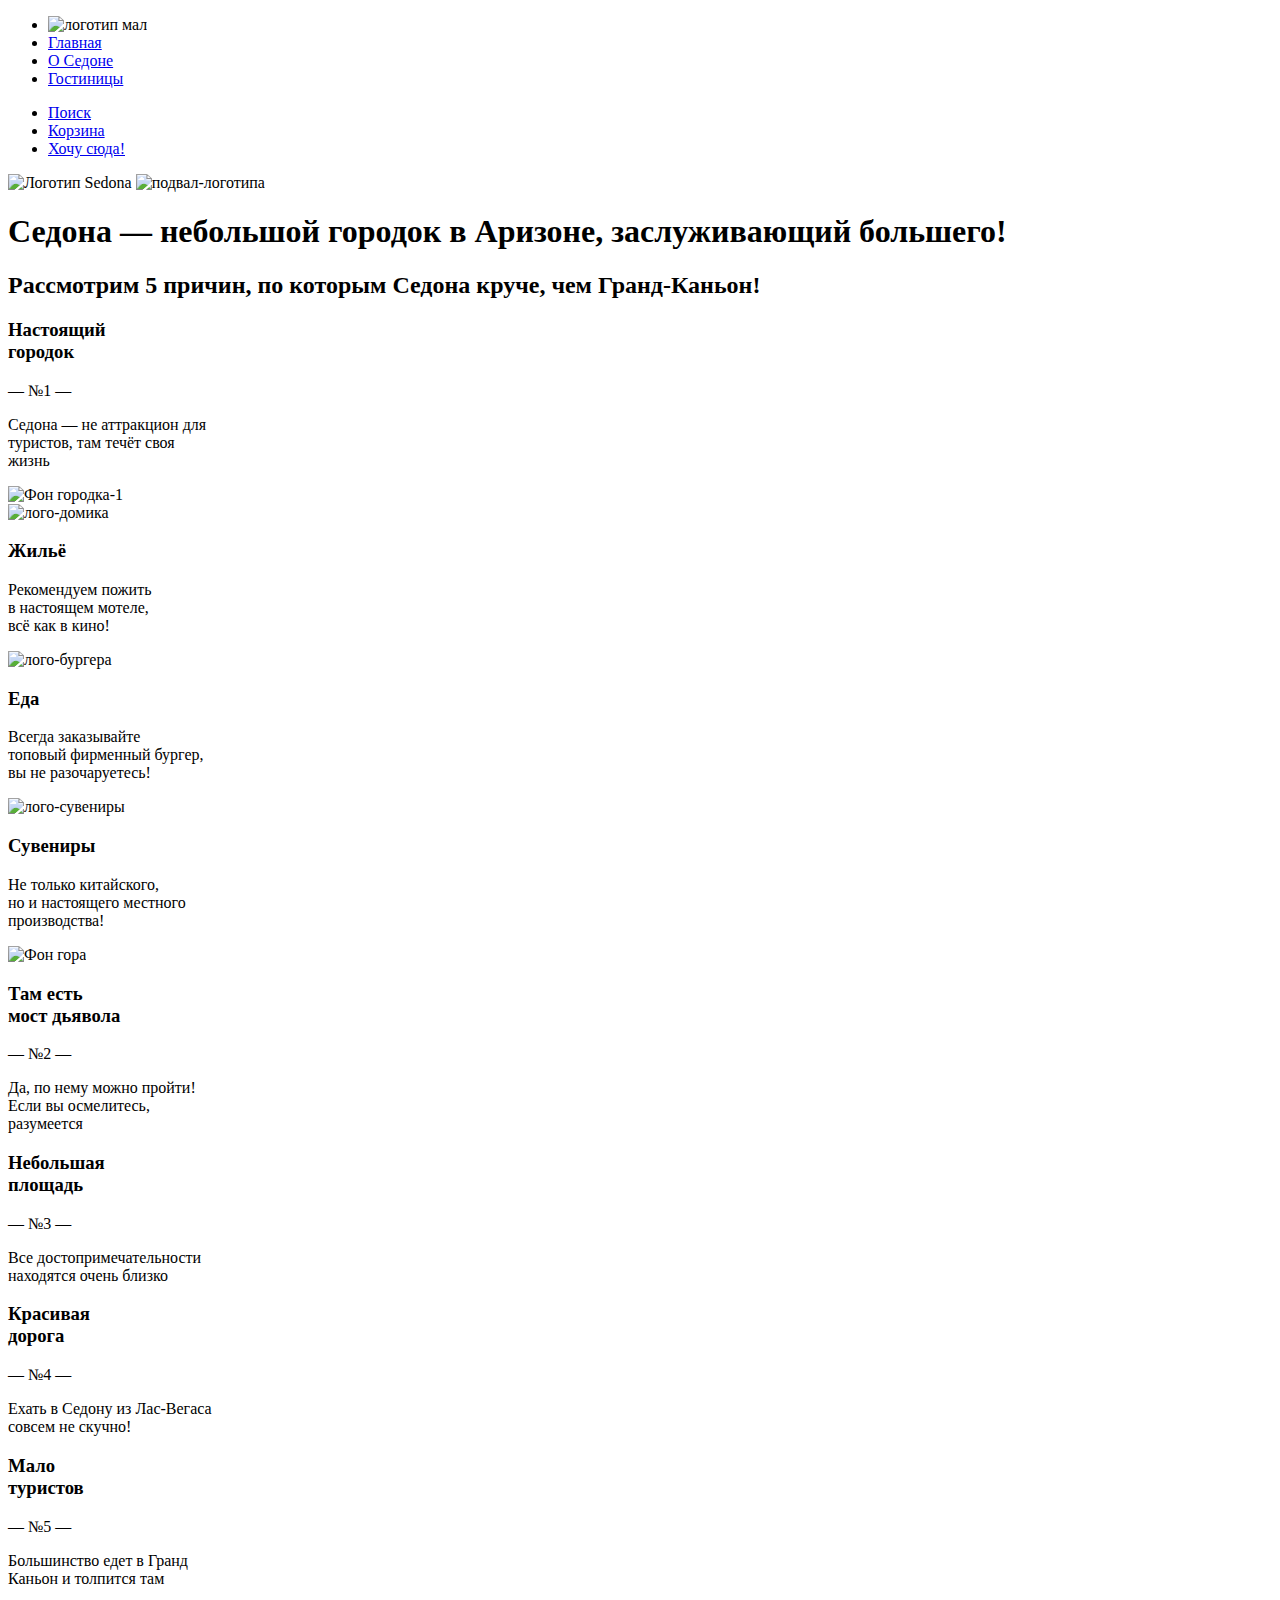
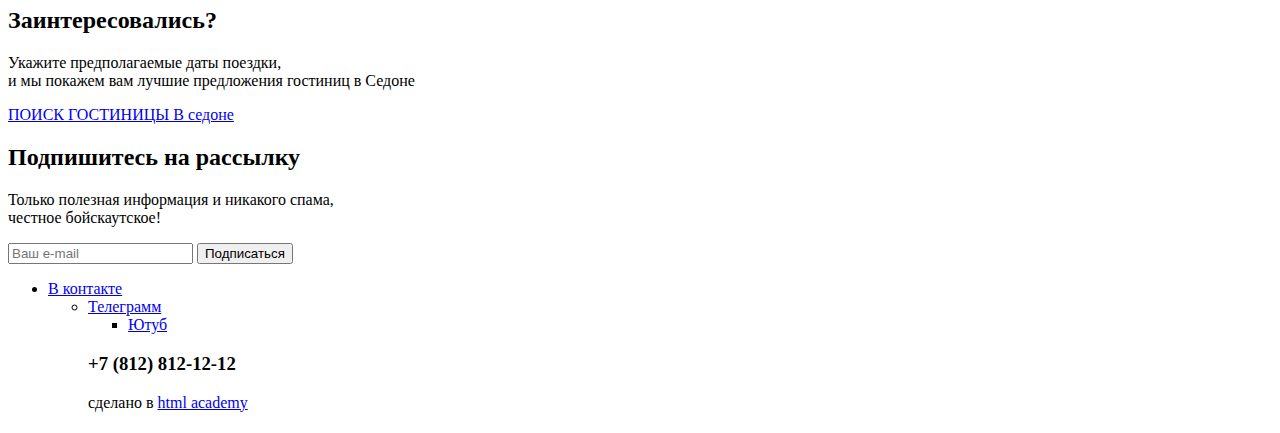
==== index.html @ 3b51b62b "ghbd" ====
<!DOCTYPE html>
<html lang="ru">

<head>
  <meta charset="utf-8" />
  <title>sedona</title>
</head>

<body>
  <header class="page-header">
    <nav class="navigation">
      <ul class="navigation-list">
        <li><img src="#" alt="логотип мал "></li>
        <li class="navigation-item">
          <a class="navigation-link" href="index.html">Главная</a>
        </li>
        <li class="navigation-item">
          <a class="navigation-link" href="#">О Седоне</a>
        </li>
        <li class="navigation-item">
          <a class="navigation-link" href="catalog.html">Гостиницы</a>
        </li>
      </ul>
      <ul class="navigation-list navigation-user">
        <li class="navigation-item">
          <a class="navigation-link" href="#">
            <span class="visually-hidden">
              Поиск
            </span>
          </a>
        </li>
        <li class="navigation-item">
          <a class="navigation-link" href="#">
            <span class="visually-hidden">
              Корзина
            </span>
          </a>
        </li>
        <li class="navigation-item">
          <a class="navigation-link" href="#">Хочу сюда!</a>
        </li>
      </ul>
    </nav>

  </header>
  <main class="main-index">
    <img class="logo" src="" alt="Логотип Sedona">
    <img src="#" alt="подвал-логотипа">
    <p>
    <h1>
      Седона — небольшой городок в Аризоне,
      заслуживающий большего!
    </h1>
    </p>
    <p>
    <h2>Рассмотрим 5 причин, по которым Седона круче, чем Гранд-Каньон!</h2>
    </p>

    <section class="item">
      <div class="advantages-item-1">
        <h3>Настоящий <br> городок</h3>
        <p>— №1 —</p>
        <p>Седона — не аттракцион для <br> туристов, там течёт своя <br> жизнь</p>
      </div>
      <div class="advantages-item-2"><img src="" alt="Фон городка-1"></div>
      <div class="advantages-item-3">
        <img src="#" alt="лого-домика">
        <h3>Жильё</h3>
        <p>Рекомендуем пожить <br> в настоящем мотеле,
          <br> всё как в кино!
        </p>
      </div>
      <div class="advantages-item-4">
        <img src="#" alt="лого-бургера">
        <h3>Еда</h3>
        <p>Всегда заказывайте
          <br> топовый фирменный бургер, <br> вы не разочаруетесь!
        </p>
      </div>
      <div class="advantages-item-5">
        <img src="#" alt="лого-сувениры">
        <h3>Сувениры</h3>
        <p>Не только китайского,
          <br> но и настоящего местного <br> производства!
        </p>
      </div>
      <div class="advantages-item-6"><img src="" alt="Фон гора"></div>
      <div class="advantages-item-7">
        <h3>Там есть <br> мост дьявола</h3>
        <p>— №2 —</p>
        <p>Да, по нему можно пройти! <br> Если вы осмелитесь, <br> разумеется</p>
      </div>
      <div class="advantages-item-8">
        <h3>Небольшая<br> площадь</h3>
        <p>— №3 —</p>
        <p>Все достопримечательности <br> находятся очень близко</p>
      </div>
      <div class="advantages-item-9">
        <h3>Красивая<br> дорога</h3>
        <p>— №4 —</p>
        <p>Ехать в Седону из Лас-Вегаса <br> совсем не скучно!</p>
      </div>
      <div class="advantages-item-10">
        <h3>Мало<br> туристов</h3>
        <p>— №5 —</p>
        <p>Большинство едет в Гранд <br> Каньон и толпится там</p>
      </div>

    </section>
    <section class="interest">
      <p>
      <h2>Заинтересовались?</h2>
      </p>
      <p>Укажите предполагаемые даты поездки, <br> и мы покажем вам лучшие предложения гостиниц в Седоне
      </p>
      <a class="button button-all" href="#">ПОИСК ГОСТИНИЦЫ В седоне</a>
    </section>
    <section class="subscription">
      <p>
      <h2>Подпишитесь на рассылку</h2>
      </p>
      <p>Только полезная информация и никакого спама, <br> честное бойскаутское!</p>
      <form action="">
        <input type="email" name="email" id="email" placeholder="Ваш e-mail">
        <button>Подписаться</button>
      </form>
    </section>
  </main>
  <footer>
    <section class="footer-social">
      <ul class="footer-social-list">
        <li class="footer-social-item">
          <a class="button" href="#">
            <span class="visually-hidden">В контакте</span>
          </a>
        </li>
        <ul class="footer-social-list">
          <li class="footer-social-item">
            <a class="button" href="#">
              <span class="visually-hidden">Телеграмм</span>
            </a>
          </li>
          <ul class="footer-social-list">
            <li class="footer-social-item">
              <a class="button" href="#">
                <span class="visually-hidden">Ютуб</span>
              </a>
            </li>
          </ul>
          <p>
          <h3>+7 (812) 812-12-12</h3>
          </p>
          <p class="about-text">сделано в <a class="htmlacademy-link" href="https://htmlacademy.ru/">html academy</a>
          </p>

    </section>
  </footer>
  <h1></h1>

</body>

</html>
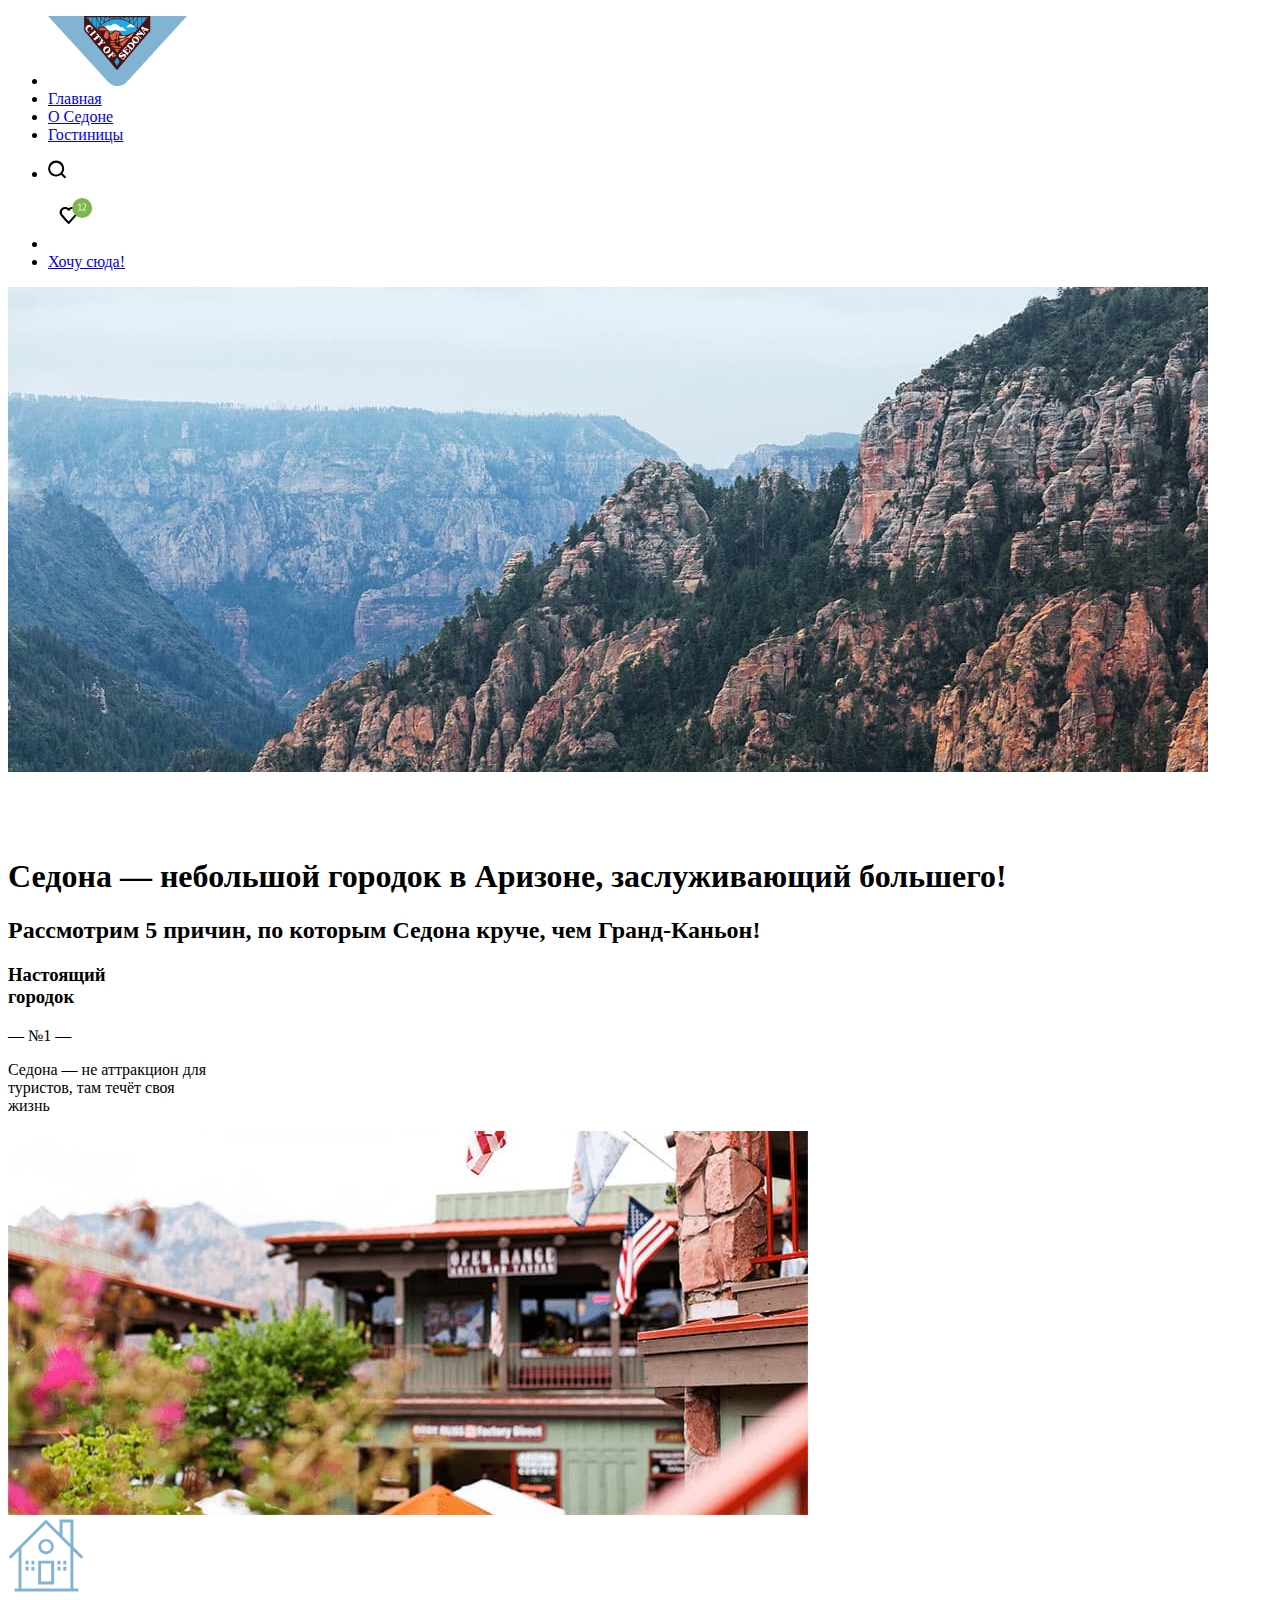
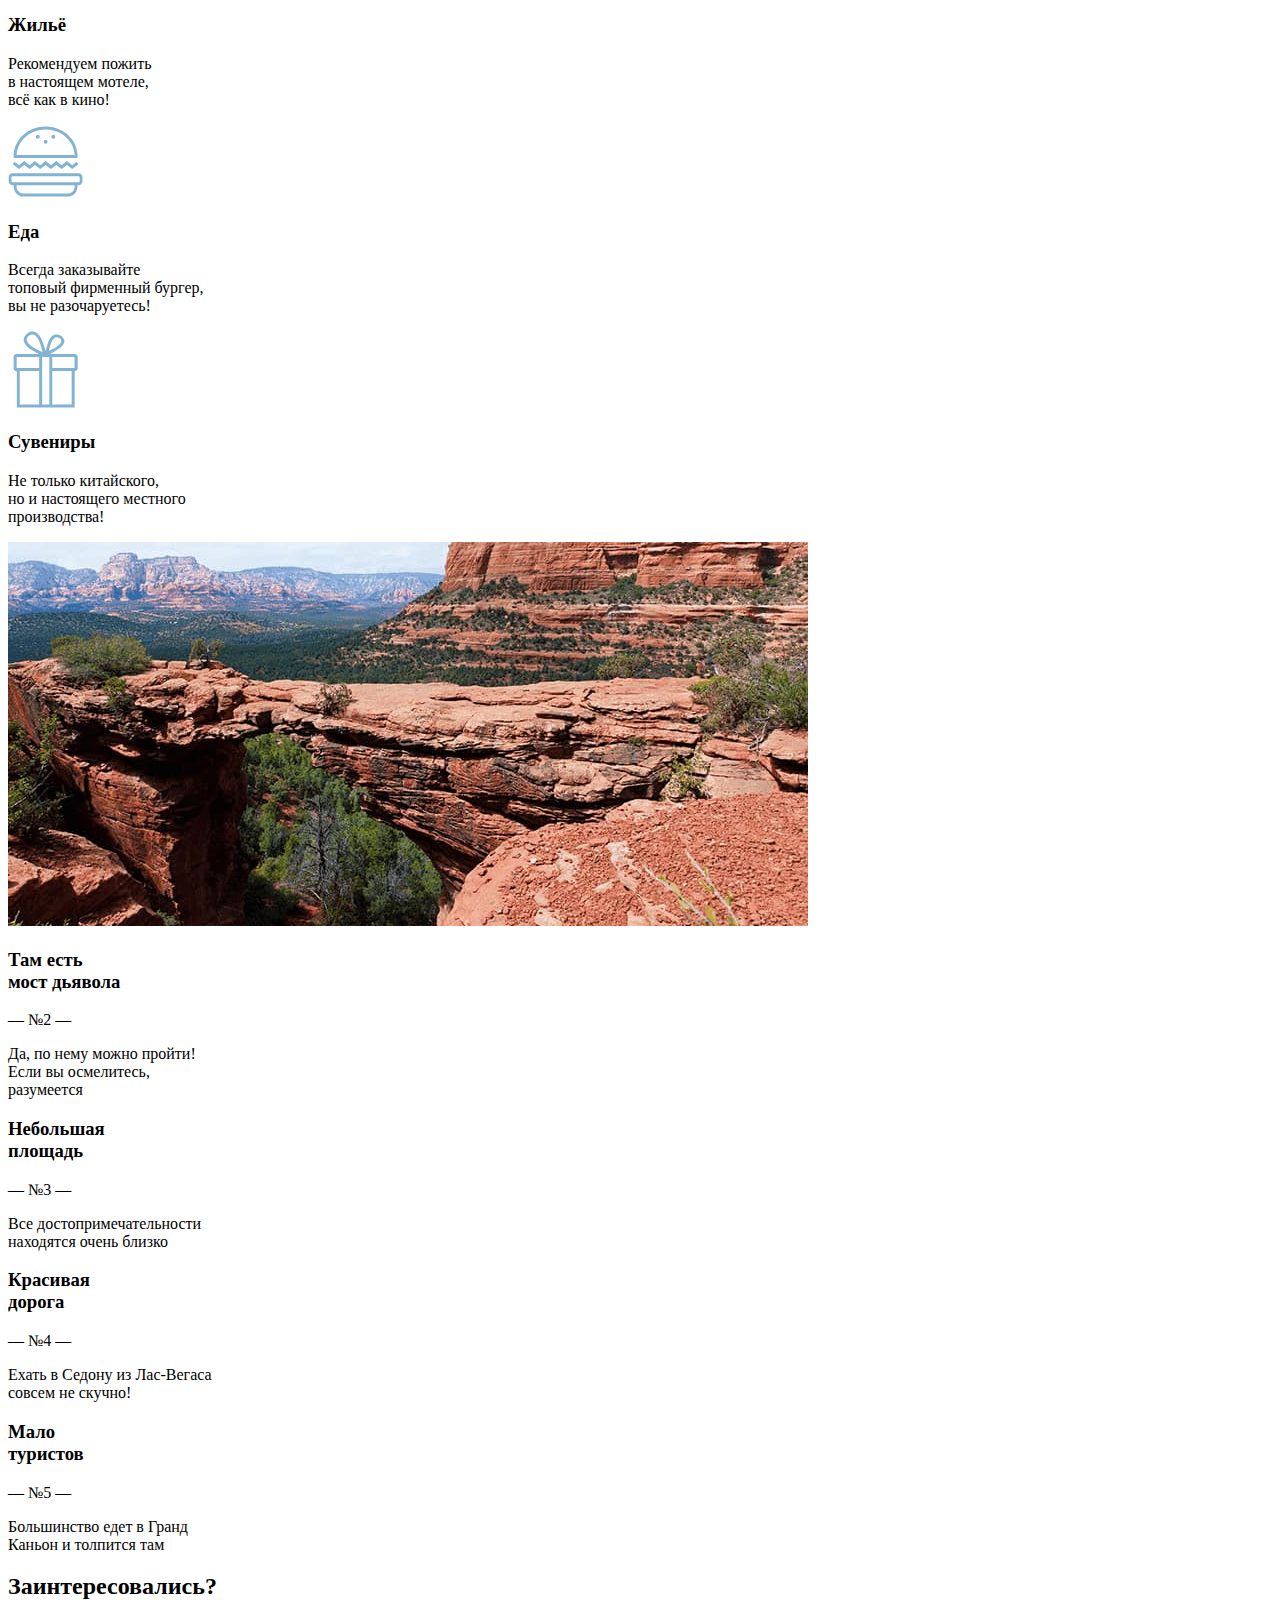
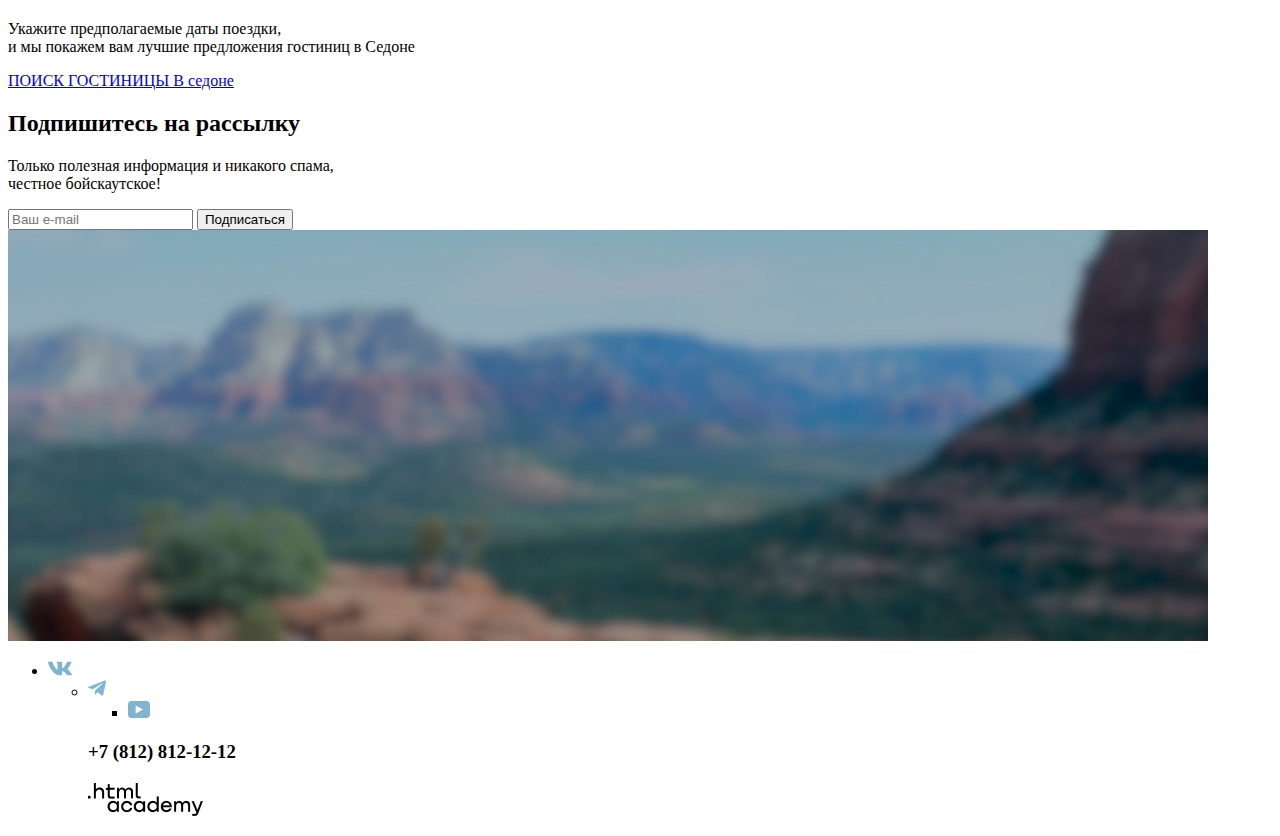
==== commit 2dc7b5c9: "Merge pull request #3 from RomanenkoRomanS2022/master" ====
--- a/index.html
+++ b/index.html
@@ -7,12 +7,13 @@
 </head>
 
 <body>
+  <!-- ХЕДЕР -->
   <header class="page-header">
     <nav class="navigation">
       <ul class="navigation-list">
-        <li><img src="#" alt="логотип мал "></li>
+        <li><img src="images/header/logo.png" alt="логотип мал "></li>
         <li class="navigation-item">
-          <a class="navigation-link" href="index.html">Главная</a>
+          <a class="navigation-link" target="_blank" href="index.html">Главная</a>
         </li>
         <li class="navigation-item">
           <a class="navigation-link" href="#">О Седоне</a>
@@ -23,17 +24,15 @@
       </ul>
       <ul class="navigation-list navigation-user">
         <li class="navigation-item">
-          <a class="navigation-link" href="#">
-            <span class="visually-hidden">
-              Поиск
-            </span>
+          <a class="navigation-link" href="">
+            <span class="visually-hidden"></span>
+            <img src="images/header/search.svg" alt="search">
           </a>
         </li>
         <li class="navigation-item">
-          <a class="navigation-link" href="#">
-            <span class="visually-hidden">
-              Корзина
-            </span>
+          <a class="navigation-link" href="">
+            <span class="visually-hidden"></span>
+            <img src="images/header/heart.svg" alt="heart">
           </a>
         </li>
         <li class="navigation-item">
@@ -43,9 +42,10 @@
     </nav>
 
   </header>
+  <!-- МЕЙН -->
   <main class="main-index">
-    <img class="logo" src="" alt="Логотип Sedona">
-    <img src="#" alt="подвал-логотипа">
+    <img class="logo" src="images/main/main-base.jpg" alt="Логотип Sedona">
+    <img src="images/main/bottom-main.svg" alt="подвал-логотипа">
     <p>
     <h1>
       Седона — небольшой городок в Аризоне,
@@ -56,35 +56,35 @@
     <h2>Рассмотрим 5 причин, по которым Седона круче, чем Гранд-Каньон!</h2>
     </p>
 
-    <section class="item">
+    <section class="advantages">
       <div class="advantages-item-1">
         <h3>Настоящий <br> городок</h3>
         <p>— №1 —</p>
         <p>Седона — не аттракцион для <br> туристов, там течёт своя <br> жизнь</p>
       </div>
-      <div class="advantages-item-2"><img src="" alt="Фон городка-1"></div>
+      <div class="advantages-item-2"><img src="images/main/photo-1.jpg" alt="Фон городка-1"></div>
       <div class="advantages-item-3">
-        <img src="#" alt="лого-домика">
+        <img src="images/main/home-icon.svg" alt="лого-домика">
         <h3>Жильё</h3>
         <p>Рекомендуем пожить <br> в настоящем мотеле,
           <br> всё как в кино!
         </p>
       </div>
       <div class="advantages-item-4">
-        <img src="#" alt="лого-бургера">
+        <img src="images/main/meal-icon.svg" alt="лого-бургера">
         <h3>Еда</h3>
         <p>Всегда заказывайте
           <br> топовый фирменный бургер, <br> вы не разочаруетесь!
         </p>
       </div>
       <div class="advantages-item-5">
-        <img src="#" alt="лого-сувениры">
+        <img src="images/main/souvenir-icon.svg" alt="лого-сувениры">
         <h3>Сувениры</h3>
         <p>Не только китайского,
           <br> но и настоящего местного <br> производства!
         </p>
       </div>
-      <div class="advantages-item-6"><img src="" alt="Фон гора"></div>
+      <div class="advantages-item-6"><img src="images/main/photo-2.jpg" alt="Фон гора"></div>
       <div class="advantages-item-7">
         <h3>Там есть <br> мост дьявола</h3>
         <p>— №2 —</p>
@@ -120,43 +120,49 @@
       <h2>Подпишитесь на рассылку</h2>
       </p>
       <p>Только полезная информация и никакого спама, <br> честное бойскаутское!</p>
+      <!-- кнопка -->
       <form action="">
         <input type="email" name="email" id="email" placeholder="Ваш e-mail">
-        <button>Подписаться</button>
+        <button type="submit">Подписаться</button>
+        <img src="images/main/main-footer.jpg" alt="фон низ мейна">
       </form>
     </section>
   </main>
+  <!-- ФУТЕР -->
   <footer>
     <section class="footer-social">
       <ul class="footer-social-list">
         <li class="footer-social-item">
-          <a class="button" href="#">
-            <span class="visually-hidden">В контакте</span>
+          <a class="button" target="_blank" href="https://vk.com/htmlacademy">
+            <span class="visually-hidden"></span>
+            <img src="images/footer/social/social-twitter.svg" alt=" В контакте">
           </a>
         </li>
         <ul class="footer-social-list">
           <li class="footer-social-item">
-            <a class="button" href="#">
-              <span class="visually-hidden">Телеграмм</span>
+            <a class="button" target="_blank" href="https:t.me/htmlacademy">
+              <span class="visually-hidden"></span>
+              <img src="images/footer/social/social-facebook.svg" alt="Логотип телеги">
             </a>
           </li>
           <ul class="footer-social-list">
             <li class="footer-social-item">
-              <a class="button" href="#">
-                <span class="visually-hidden">Ютуб</span>
+              <a class="button" target="_blank" href="https://www.youtube.com/user/htmlacademyru">
+                <span class="visually-hidden"></span>
+                <img src="images/footer/social/social-youtube.svg" alt="Логотип ютуба">
               </a>
             </li>
           </ul>
           <p>
           <h3>+7 (812) 812-12-12</h3>
           </p>
-          <p class="about-text">сделано в <a class="htmlacademy-link" href="https://htmlacademy.ru/">html academy</a>
+          <p class="about-text"><a class="htmlacademy-link" target="_blank" href="https://htmlacademy.ru/">
+              <img src="images/footer/logo_htmlacademy.png" alt="логотип">
+            </a>
           </p>
 
     </section>
   </footer>
-  <h1></h1>
-
 </body>
 
 </html>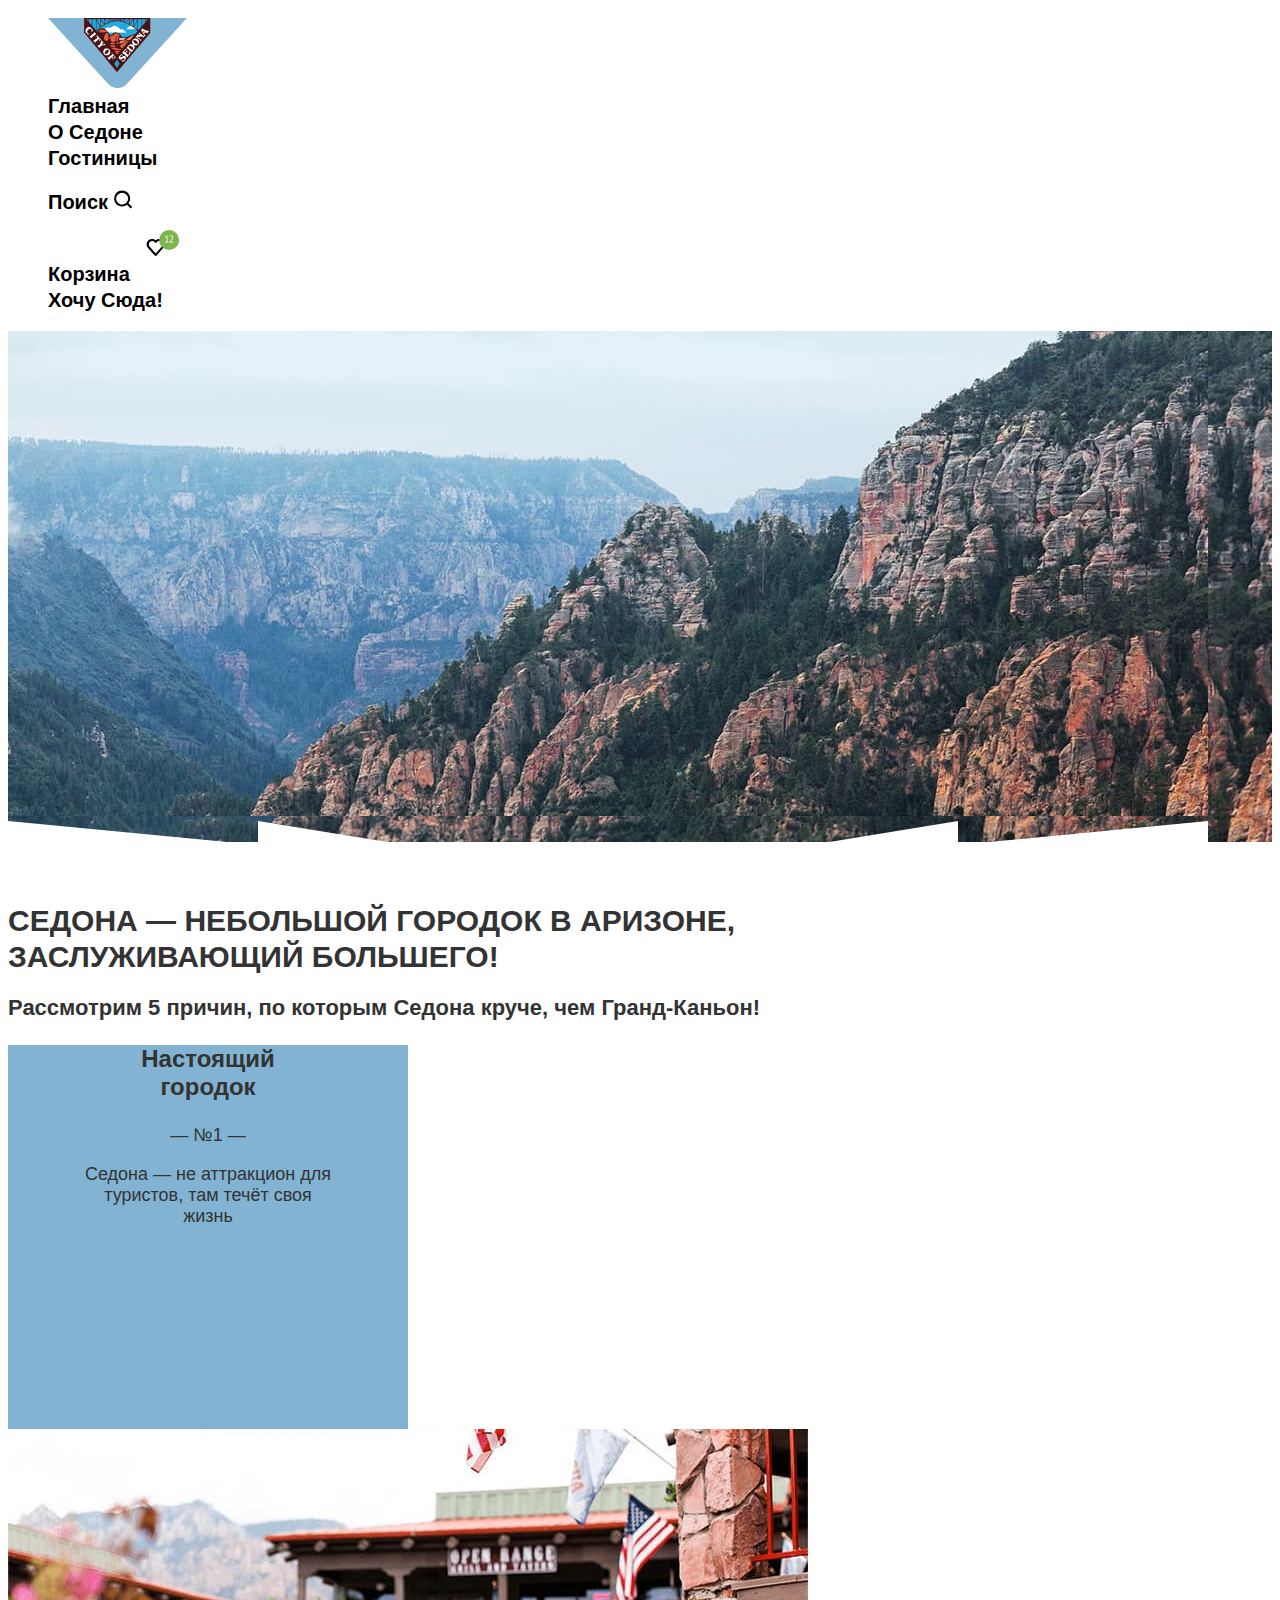
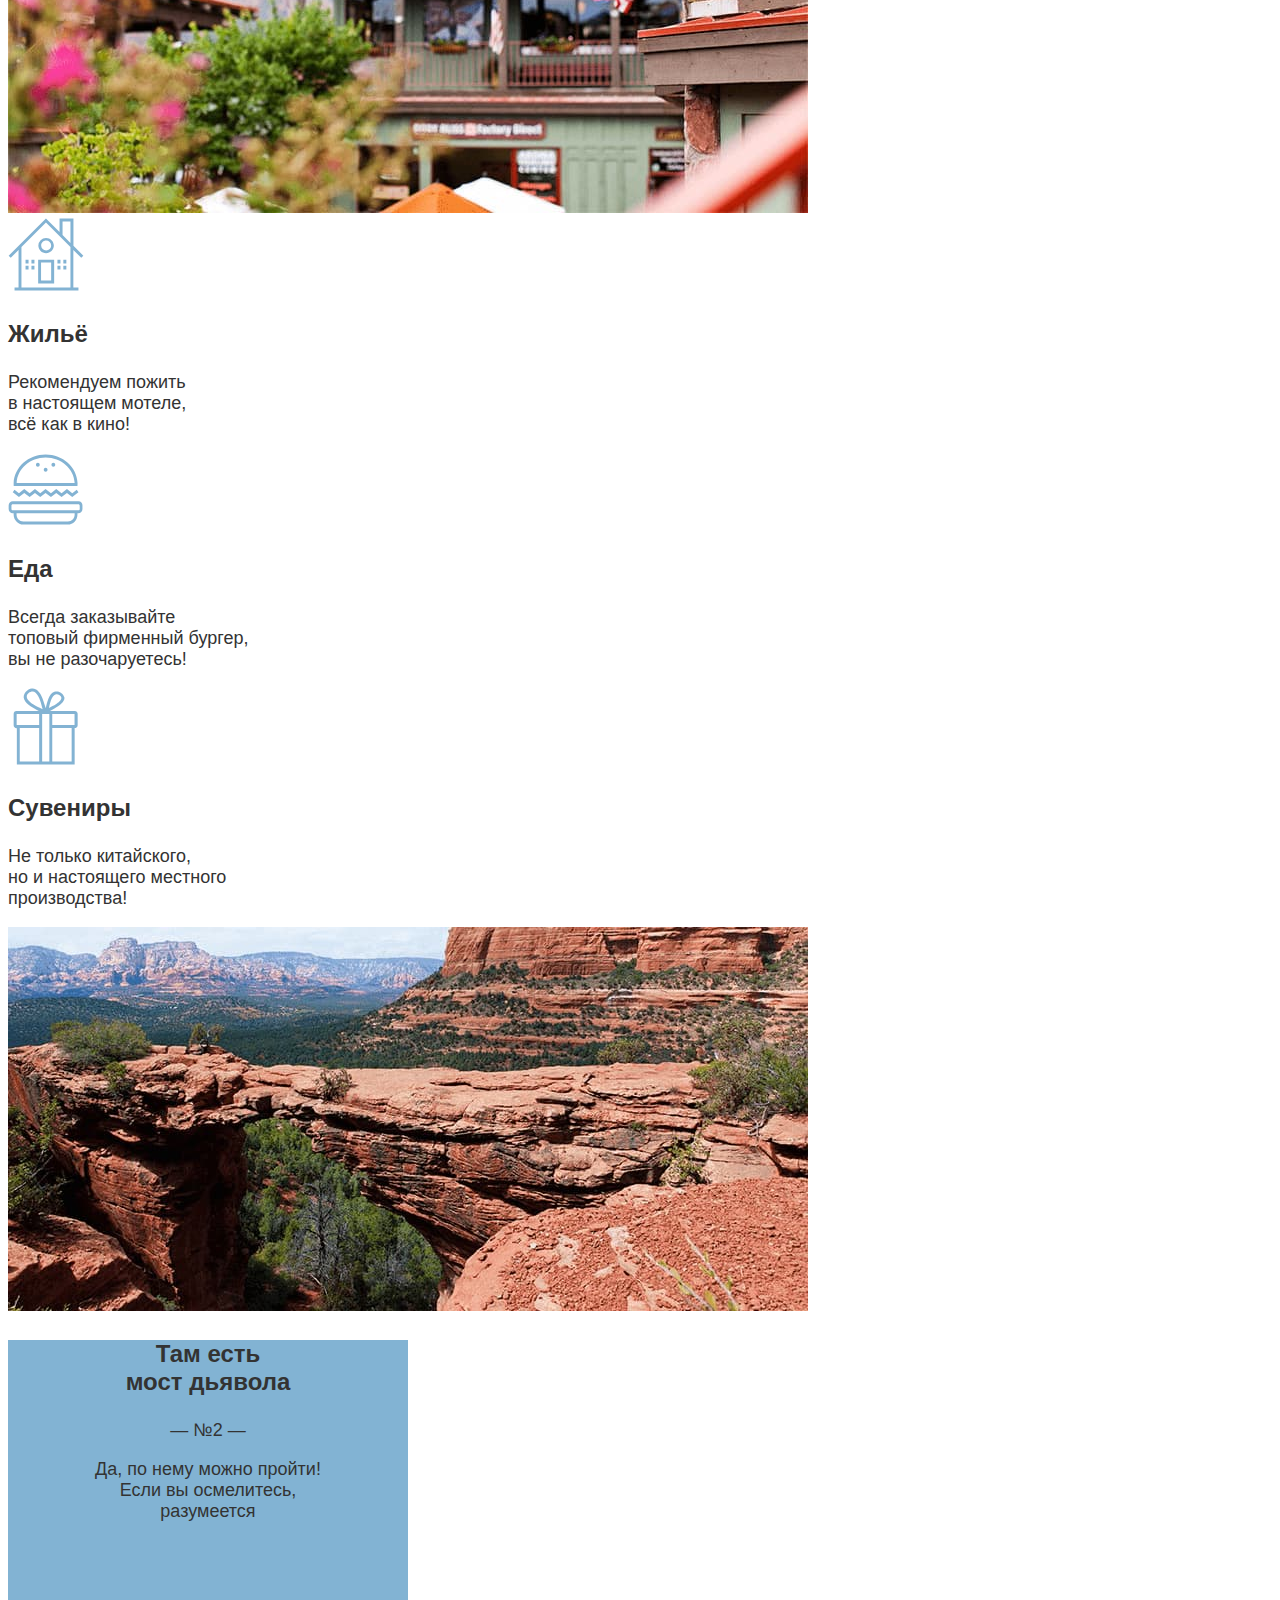
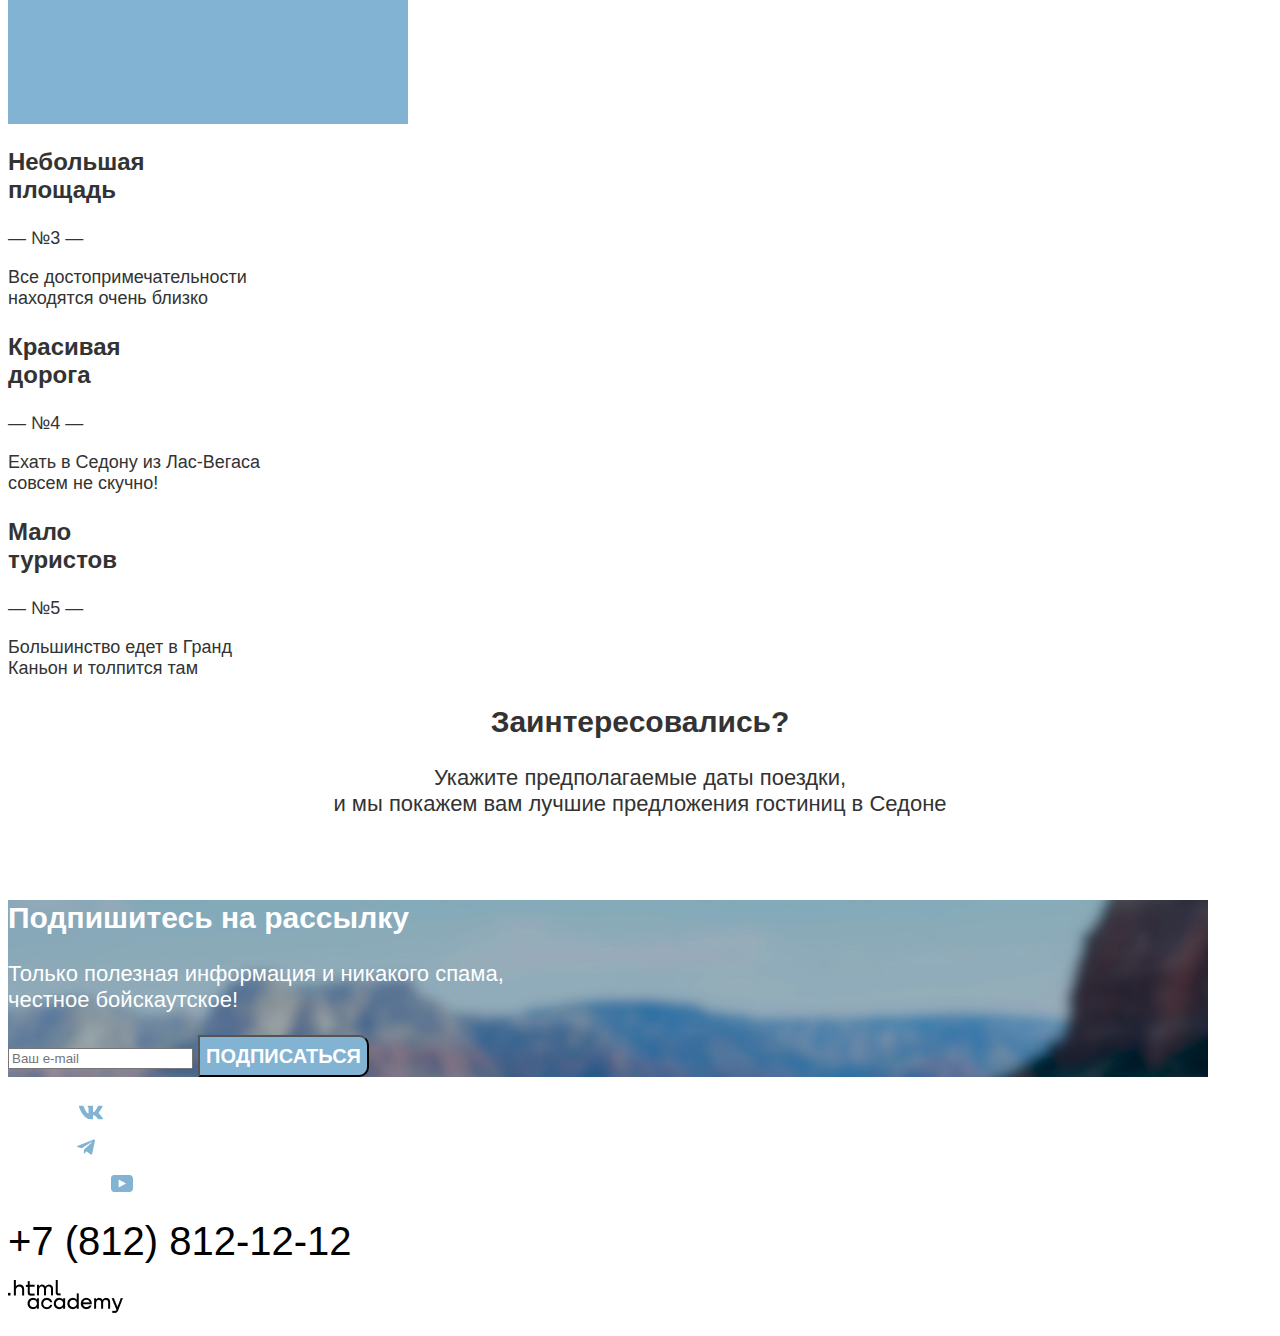
==== commit edd1bf06: "Merge pull request #4 from RomanenkoRomanS2022/master" ====
--- a/index.html
+++ b/index.html
@@ -3,7 +3,8 @@
 
 <head>
   <meta charset="utf-8" />
-  <title>sedona</title>
+  <title>Главная страница</title>
+  <link rel="stylesheet" href="styles/styles.css">
 </head>
 
 <body>
@@ -25,13 +26,13 @@
       <ul class="navigation-list navigation-user">
         <li class="navigation-item">
           <a class="navigation-link" href="">
-            <span class="visually-hidden"></span>
+            <span class="visually-hidden">Поиск</span>
             <img src="images/header/search.svg" alt="search">
           </a>
         </li>
         <li class="navigation-item">
           <a class="navigation-link" href="">
-            <span class="visually-hidden"></span>
+            <span class="visually-hidden">Корзина</span>
             <img src="images/header/heart.svg" alt="heart">
           </a>
         </li>
@@ -47,61 +48,61 @@
     <img class="logo" src="images/main/main-base.jpg" alt="Логотип Sedona">
     <img src="images/main/bottom-main.svg" alt="подвал-логотипа">
     <p>
-    <h1>
-      Седона — небольшой городок в Аризоне,
+    <h1 class="heading">
+      Седона — небольшой городок в Аризоне,<br>
       заслуживающий большего!
     </h1>
     </p>
     <p>
-    <h2>Рассмотрим 5 причин, по которым Седона круче, чем Гранд-Каньон!</h2>
+    <h2 class="heading-cause">Рассмотрим 5 причин, по которым Седона круче, чем Гранд-Каньон!</h2>
     </p>
 
     <section class="advantages">
       <div class="advantages-item-1">
-        <h3>Настоящий <br> городок</h3>
+        <h3 class="advantages-cause">Настоящий <br> городок</h3>
         <p>— №1 —</p>
         <p>Седона — не аттракцион для <br> туристов, там течёт своя <br> жизнь</p>
       </div>
       <div class="advantages-item-2"><img src="images/main/photo-1.jpg" alt="Фон городка-1"></div>
       <div class="advantages-item-3">
         <img src="images/main/home-icon.svg" alt="лого-домика">
-        <h3>Жильё</h3>
+        <h3 class="advantages-cause">Жильё</h3>
         <p>Рекомендуем пожить <br> в настоящем мотеле,
           <br> всё как в кино!
         </p>
       </div>
       <div class="advantages-item-4">
         <img src="images/main/meal-icon.svg" alt="лого-бургера">
-        <h3>Еда</h3>
+        <h3 class="advantages-cause">Еда</h3>
         <p>Всегда заказывайте
           <br> топовый фирменный бургер, <br> вы не разочаруетесь!
         </p>
       </div>
       <div class="advantages-item-5">
         <img src="images/main/souvenir-icon.svg" alt="лого-сувениры">
-        <h3>Сувениры</h3>
+        <h3 class="advantages-cause">Сувениры</h3>
         <p>Не только китайского,
           <br> но и настоящего местного <br> производства!
         </p>
       </div>
       <div class="advantages-item-6"><img src="images/main/photo-2.jpg" alt="Фон гора"></div>
       <div class="advantages-item-7">
-        <h3>Там есть <br> мост дьявола</h3>
+        <h3 class="advantages-cause">Там есть <br> мост дьявола</h3>
         <p>— №2 —</p>
         <p>Да, по нему можно пройти! <br> Если вы осмелитесь, <br> разумеется</p>
       </div>
       <div class="advantages-item-8">
-        <h3>Небольшая<br> площадь</h3>
+        <h3 class="advantages-cause">Небольшая<br> площадь</h3>
         <p>— №3 —</p>
         <p>Все достопримечательности <br> находятся очень близко</p>
       </div>
       <div class="advantages-item-9">
-        <h3>Красивая<br> дорога</h3>
+        <h3 class="advantages-cause">Красивая<br> дорога</h3>
         <p>— №4 —</p>
         <p>Ехать в Седону из Лас-Вегаса <br> совсем не скучно!</p>
       </div>
       <div class="advantages-item-10">
-        <h3>Мало<br> туристов</h3>
+        <h3 class="advantages-cause">Мало<br> туристов</h3>
         <p>— №5 —</p>
         <p>Большинство едет в Гранд <br> Каньон и толпится там</p>
       </div>
@@ -109,22 +110,22 @@
     </section>
     <section class="interest">
       <p>
-      <h2>Заинтересовались?</h2>
+      <h2 class="interest-cause">Заинтересовались?</h2>
       </p>
-      <p>Укажите предполагаемые даты поездки, <br> и мы покажем вам лучшие предложения гостиниц в Седоне
+      <p class="interest-text">Укажите предполагаемые даты поездки, <br> и мы покажем вам лучшие предложения гостиниц в
+        Седоне
       </p>
-      <a class="button button-all" href="#">ПОИСК ГОСТИНИЦЫ В седоне</a>
+      <a class="button" href="#">ПОИСК ГОСТИНИЦЫ В седоне</a>
     </section>
     <section class="subscription">
       <p>
-      <h2>Подпишитесь на рассылку</h2>
+      <h2 class="subscription-cause">Подпишитесь на рассылку</h2>
       </p>
-      <p>Только полезная информация и никакого спама, <br> честное бойскаутское!</p>
+      <p class="subscription-text">Только полезная информация и никакого спама, <br> честное бойскаутское!</p>
       <!-- кнопка -->
       <form action="">
         <input type="email" name="email" id="email" placeholder="Ваш e-mail">
-        <button type="submit">Подписаться</button>
-        <img src="images/main/main-footer.jpg" alt="фон низ мейна">
+        <button class="button-submit" type="submit">Подписаться</button>
       </form>
     </section>
   </main>
@@ -134,32 +135,30 @@
       <ul class="footer-social-list">
         <li class="footer-social-item">
           <a class="button" target="_blank" href="https://vk.com/htmlacademy">
-            <span class="visually-hidden"></span>
-            <img src="images/footer/social/social-twitter.svg" alt=" В контакте">
+            <span class="visually-hidden">ВК</span>
+            <img src="images/footer/social/social-twitter.svg" alt="В контакте">
           </a>
         </li>
-        <ul class="footer-social-list">
-          <li class="footer-social-item">
-            <a class="button" target="_blank" href="https:t.me/htmlacademy">
-              <span class="visually-hidden"></span>
-              <img src="images/footer/social/social-facebook.svg" alt="Логотип телеги">
-            </a>
-          </li>
-          <ul class="footer-social-list">
-            <li class="footer-social-item">
-              <a class="button" target="_blank" href="https://www.youtube.com/user/htmlacademyru">
-                <span class="visually-hidden"></span>
-                <img src="images/footer/social/social-youtube.svg" alt="Логотип ютуба">
-              </a>
-            </li>
-          </ul>
-          <p>
-          <h3>+7 (812) 812-12-12</h3>
-          </p>
-          <p class="about-text"><a class="htmlacademy-link" target="_blank" href="https://htmlacademy.ru/">
-              <img src="images/footer/logo_htmlacademy.png" alt="логотип">
-            </a>
-          </p>
+        <li class="footer-social-item">
+          <a class="button" target="_blank" href="https:t.me/htmlacademy">
+            <span class="visually-hidden">ТГ</span>
+            <img src="images/footer/social/social-facebook.svg" alt="Логотип телеги">
+          </a>
+        </li>
+        <li class="footer-social-item">
+          <a class="button" target="_blank" href="https://www.youtube.com/user/htmlacademyru">
+            <span class="visually-hidden">Ютуб</span>
+            <img src="images/footer/social/social-youtube.svg" alt="Логотип ютуба">
+          </a>
+        </li>
+      </ul>
+      <p class="telephone">
+        <a href="tel:" class="contacts_phone">+7 (812) 812-12-12</a>
+      </p>
+      <p class="about-text"><a class="htmlacademy-link" target="_blank" href="https://htmlacademy.ru/">
+          <img src="images/footer/logo_htmlacademy.png" alt="логотип">
+        </a>
+      </p>
 
     </section>
   </footer>
--- a/styles/styles.css
+++ b/styles/styles.css
@@ -0,0 +1,141 @@
+@font-face {
+    font-family: "PT Sans";
+    font-style: normal;
+    font-weight: 400;
+    src: url("../fonts/ptsans-400.woff2") format("woff2");
+    font-display: swap;
+}
+
+@font-face {
+    font-family: "PT Sans";
+    font-style: normal;
+    font-weight: 700;
+    src: url("../fonts/ptsans-700.woff2") format("woff2");
+    font-display: swap;
+}
+
+body{
+    font-family: "PT Sans", sans-serif;
+    font-weight: 400;
+    font-size: 18px;
+    line-height: 21px;
+    color: #333333;
+    background-color: #ffffff;
+}
+
+.page-header {
+    color: #000000;
+    background: #FFFFFF;
+}
+
+.navigation-link {
+    font-size: 20px;
+    line-height: 26px;
+    font-weight: 700;
+    text-align: center;
+    text-transform: capitalize;
+    color: #000000;
+    text-decoration: none;
+}
+.navigation-list {
+    list-style-type: none;
+}
+
+.main-index{
+
+    background-image: url("../images/main/main-base.jpg");
+    background-size:  100% auto;
+    background-repeat: no-repeat;
+    
+}
+
+.heading {
+    sans-serif;
+    font-weight: 700;
+    font-size: 30px;
+    line-height: 36px;
+    text-transform: uppercase;
+}
+.heading-cause {
+    font-size: 22px;
+    line-height: 26px;
+}
+.advantages-cause {
+    font-weight: 700;
+    font-size: 24px;
+    line-height: 28px;
+}
+.advantages-item-1 {
+    background: #82B3D3;
+    width: 400px;
+    height: 384px;
+    text-align: center;
+
+}
+.advantages-item-2 {
+    background: url("../images/main/photo-1.jpg");
+    background-repeat: no-repeat;
+}
+.advantages-item-7 {
+    background: #82B3D3;
+    width: 400px;
+    height: 384px;
+    text-align: center;
+}
+.advantages-item-6 {
+    background: url("../images/main/photo-2.jpg");
+    background-repeat: no-repeat;
+}
+.interest-cause {
+    font-size: 30px;
+    line-height: 36px;
+    text-align: center;
+}
+.interest-text {
+        font-family: "PT Sans regular",
+        sans-serif;
+    font-size: 22px;
+    line-height: 26px;
+    text-align: center;
+}
+.button {
+    color: #FFFFFF;
+    font-size: 20px;
+    line-height: 36px;
+    text-decoration: none;
+    text-transform: uppercase;
+    border-radius: 4px;
+}
+.subscription-cause {
+    font-weight: 700;
+    font-size: 30px;
+    line-height: 36px;
+    color: #FFFFFF;
+}
+.subscription {
+    background: url("../images/main/main-footer.jpg");
+    background-repeat: no-repeat;
+}
+.subscription-text {
+    font-size: 22px;
+    line-height: 26px;
+    color: #FFFFFF;
+}
+.button-submit {
+    background: #82B3D3;
+    border-radius: 0px 10px 10px 0px;
+    color: #FFFFFF;
+    font-weight: 700;
+    font-size: 20px;
+    line-height: 36px;
+    text-transform: uppercase;
+}
+.contacts_phone {
+    font-size: 40px;
+    line-height: 40px;
+    color: #000000;
+    text-decoration: none;
+}
+.footer-social-list {
+    list-style-type: none;
+}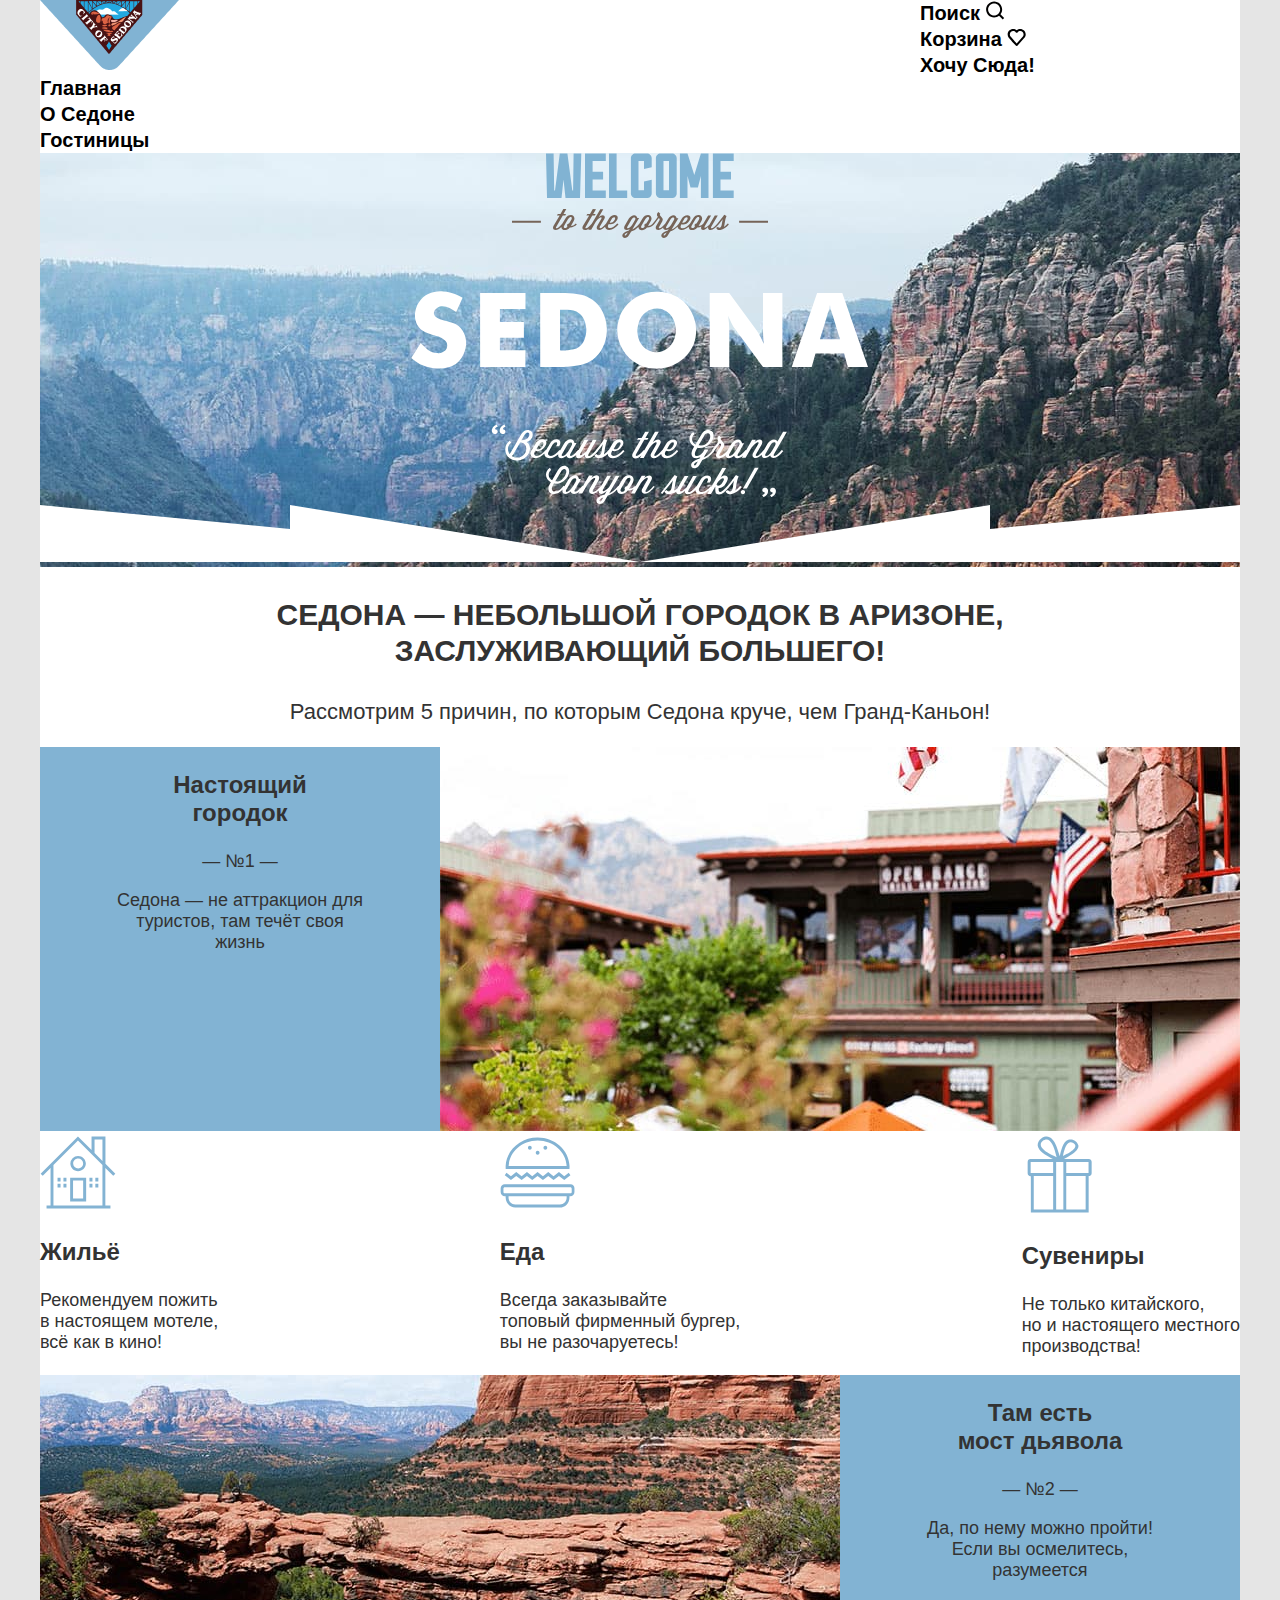
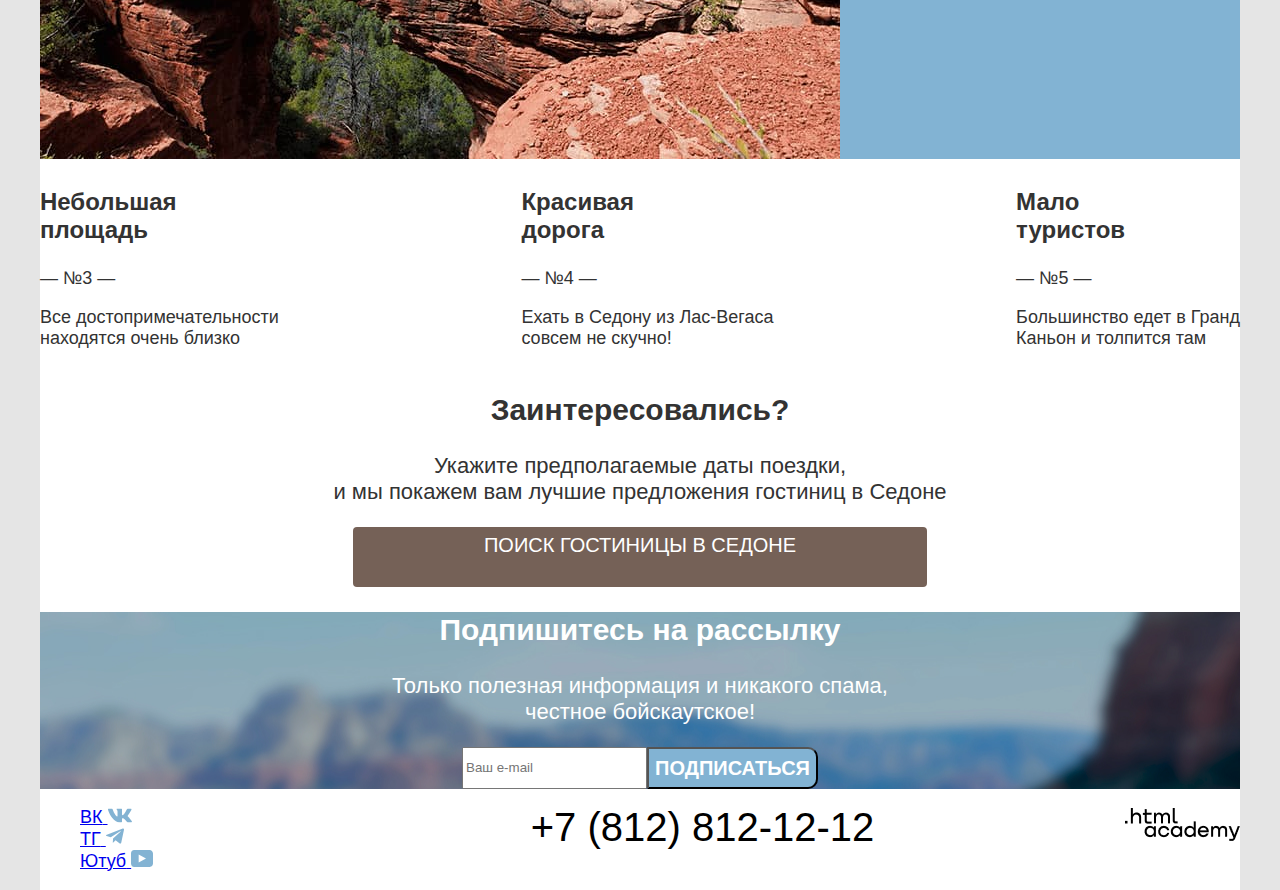
==== commit 3a74df51: "Сетка страниц и крупных блоков на флексах" ====
--- a/index.html
+++ b/index.html
@@ -1,167 +1,169 @@
 <!DOCTYPE html>
 <html lang="ru">
 
-<head>
-  <meta charset="utf-8" />
-  <title>Главная страница</title>
-  <link rel="stylesheet" href="styles/styles.css">
-</head>
+  <head>
+    <meta charset="utf-8" />
+    <title>Главная страница</title>
+    <link rel="stylesheet" href="styles/styles.css">
+  </head>
 
-<body>
-  <!-- ХЕДЕР -->
-  <header class="page-header">
-    <nav class="navigation">
-      <ul class="navigation-list">
-        <li><img src="images/header/logo.png" alt="логотип мал "></li>
-        <li class="navigation-item">
-          <a class="navigation-link" target="_blank" href="index.html">Главная</a>
-        </li>
-        <li class="navigation-item">
-          <a class="navigation-link" href="#">О Седоне</a>
-        </li>
-        <li class="navigation-item">
-          <a class="navigation-link" href="catalog.html">Гостиницы</a>
-        </li>
-      </ul>
-      <ul class="navigation-list navigation-user">
-        <li class="navigation-item">
-          <a class="navigation-link" href="">
-            <span class="visually-hidden">Поиск</span>
-            <img src="images/header/search.svg" alt="search">
-          </a>
-        </li>
-        <li class="navigation-item">
-          <a class="navigation-link" href="">
-            <span class="visually-hidden">Корзина</span>
-            <img src="images/header/heart.svg" alt="heart">
-          </a>
-        </li>
-        <li class="navigation-item">
-          <a class="navigation-link" href="#">Хочу сюда!</a>
-        </li>
-      </ul>
-    </nav>
+  <body>
+    <!-- ХЕДЕР -->
+    <header class="page-header">
+      <nav class="navigation">
+        <ul class="navigation-list">
+          <li><img src="images/header/logo.png" alt="логотип мал "></li>
+          <li class="navigation-item">
+            <a class="navigation-link" target="_blank" href="index.html">Главная</a>
+          </li>
+          <li class="navigation-item">
+            <a class="navigation-link" href="#">О Седоне</a>
+          </li>
+          <li class="navigation-item">
+            <a class="navigation-link" href="catalog.html">Гостиницы</a>
+          </li>
+        </ul>
+        <ul class="navigation-list navigation-user">
+          <li class="navigation-item">
+            <a class="navigation-link" href="">
+              <span class="visually-hidden">Поиск</span>
+              <img src="images/header/search.svg" alt="search">
+            </a>
+          </li>
+          <li class="navigation-item">
+            <a class="navigation-link" href="">
+              <span class="visually-hidden">Корзина</span>
+              <img src="images/header/heart.svg" alt="heart">
+            </a>
+          </li>
+          <li class="navigation-item">
+            <a class="navigation-link" href="#">Хочу сюда!</a>
+          </li>
+        </ul>
+      </nav>
+    </header>
+    <!-- МЕЙН -->
+    <main class="main-container main-index">
+      <div class="page-container">
+        <div class="main-logo">
+          <img class="logo" src="images/main/logo-main.svg" width="458" height="352" alt="Логотип Sedona">
+          <img src="images/main/bottom-main.svg" width="1200" height="57" alt="подвал-логотипа">
+        </div>
+        <p class="heading">
+          Седона — небольшой городок в Аризоне,<br>
+          заслуживающий большего!</p>
+        <p class="heading-cause">Рассмотрим 5 причин, по которым Седона круче, чем Гранд-Каньон!</p>
+        <section class="advantages">
+          <div class="advantages-item-1">
+            <h3 class="advantages-cause">Настоящий <br> городок</h3>
+            <p>— №1 —</p>
+            <p>Седона — не аттракцион для <br> туристов, там течёт своя <br> жизнь</p>
+          </div>
+          <div class="advantages-item-2"><img src="images/main/photo-1.jpg" alt="Фон городка-1"></div>
+        </section>
+        <section class="advantages-citi">
+          <div class="advantages-item-3">
+            <img src="images/main/home-icon.svg" alt="лого-домика">
+            <h3 class="advantages-cause">Жильё</h3>
+            <p>Рекомендуем пожить <br> в настоящем мотеле,
+              <br> всё как в кино!
+            </p>
+          </div>
+          <div class="advantages-item-4">
+            <img src="images/main/meal-icon.svg" alt="лого-бургера">
+            <h3 class="advantages-cause">Еда</h3>
+            <p>Всегда заказывайте
+              <br> топовый фирменный бургер, <br> вы не разочаруетесь!
+            </p>
+          </div>
+          <div class="advantages-item-5">
+            <img src="images/main/souvenir-icon.svg" alt="лого-сувениры">
+            <h3 class="advantages-cause">Сувениры</h3>
+            <p>Не только китайского,
+              <br> но и настоящего местного <br> производства!
+            </p>
+          </div>
+        </section>
+        <section class="bridge">
+          <div class="advantages-item-6"><img src="images/main/photo-2.jpg" alt="Фон гора"></div>
+          <div class="advantages-item-7">
+            <h3 class="advantages-cause">Там есть <br> мост дьявола</h3>
+            <p>— №2 —</p>
+            <p>Да, по нему можно пройти! <br> Если вы осмелитесь, <br> разумеется</p>
+          </div>
+        </section>
+        <section class="advantages-bridge">
+          <div class="advantages-item-8">
+            <h3 class="advantages-cause">Небольшая<br> площадь</h3>
+            <p>— №3 —</p>
+            <p>Все достопримечательности <br> находятся очень близко</p>
+          </div>
+          <div class="advantages-item-9">
+            <h3 class="advantages-cause">Красивая<br> дорога</h3>
+            <p>— №4 —</p>
+            <p>Ехать в Седону из Лас-Вегаса <br> совсем не скучно!</p>
+          </div>
+          <div class="advantages-item-10">
+            <h3 class="advantages-cause">Мало<br> туристов</h3>
+            <p>— №5 —</p>
+            <p>Большинство едет в Гранд <br> Каньон и толпится там</p>
+          </div>
+        </section>
+        <section class="interest">
+          <h2 class="interest-cause">Заинтересовались?</h2>
+          <p class="interest-text">Укажите предполагаемые даты поездки, <br> и мы покажем вам лучшие предложения
+            гостиниц
+            в
+            Седоне
+          </p>
+          <a class="button-subscription" href="#">ПОИСК ГОСТИНИЦЫ В СЕДОНЕ</a>
+        </section>
+        <section class="subscription">
+          <h2 class="subscription-cause">Подпишитесь на рассылку</h2>
+          <p class="subscription-text">Только полезная информация и никакого спама, <br> честное бойскаутское!</p>
+          <!-- кнопка -->
+          <form class="subscription-button" action="">
+            <input type="email" name="email" id="email" placeholder="Ваш e-mail">
+            <button class="button-submit" type="submit">Подписаться</button>
+          </form>
+        </section>
+      </div>
+    </main>
+    <!-- ФУТЕР -->
+    <footer>
+      <div class="page-footer-container">
+        <section class="footer-social">
+          <ul class="footer-social-list">
+            <li class="footer-social-item">
+              <a class="button" target="_blank" href="https://vk.com/htmlacademy">
+                <span class="visually-hidden">ВК</span>
+                <img src="images/footer/social/social-twitter.svg" alt="В контакте">
+              </a>
+            </li>
+            <li class="footer-social-item">
+              <a class="button" target="_blank" href="https://t.me/htmlacademy">
+                <span class="visually-hidden">ТГ</span>
+                <img src="images/footer/social/social-facebook.svg" alt="Логотип телеги">
+              </a>
+            </li>
+            <li class="footer-social-item">
+              <a class="button" target="_blank" href="https://www.youtube.com/user/htmlacademyru">
+                <span class="visually-hidden">Ютуб</span>
+                <img src="images/footer/social/social-youtube.svg" alt="Логотип ютуба">
+              </a>
+            </li>
+          </ul>
+          <p class="telephone">
+            <a href="tel:" class="contacts_phone">+7 (812) 812-12-12</a>
+          </p>
+          <p class="about-text"><a class="htmlacademy-link" target="_blank" href="https://htmlacademy.ru/">
+              <img src="images/footer/logo_htmlacademy.png" alt="логотип">
+            </a>
+          </p>
 
-  </header>
-  <!-- МЕЙН -->
-  <main class="main-index">
-    <img class="logo" src="images/main/main-base.jpg" alt="Логотип Sedona">
-    <img src="images/main/bottom-main.svg" alt="подвал-логотипа">
-    <p>
-    <h1 class="heading">
-      Седона — небольшой городок в Аризоне,<br>
-      заслуживающий большего!
-    </h1>
-    </p>
-    <p>
-    <h2 class="heading-cause">Рассмотрим 5 причин, по которым Седона круче, чем Гранд-Каньон!</h2>
-    </p>
+        </section>
+      </div>
+    </footer>
+  </body>
 
-    <section class="advantages">
-      <div class="advantages-item-1">
-        <h3 class="advantages-cause">Настоящий <br> городок</h3>
-        <p>— №1 —</p>
-        <p>Седона — не аттракцион для <br> туристов, там течёт своя <br> жизнь</p>
-      </div>
-      <div class="advantages-item-2"><img src="images/main/photo-1.jpg" alt="Фон городка-1"></div>
-      <div class="advantages-item-3">
-        <img src="images/main/home-icon.svg" alt="лого-домика">
-        <h3 class="advantages-cause">Жильё</h3>
-        <p>Рекомендуем пожить <br> в настоящем мотеле,
-          <br> всё как в кино!
-        </p>
-      </div>
-      <div class="advantages-item-4">
-        <img src="images/main/meal-icon.svg" alt="лого-бургера">
-        <h3 class="advantages-cause">Еда</h3>
-        <p>Всегда заказывайте
-          <br> топовый фирменный бургер, <br> вы не разочаруетесь!
-        </p>
-      </div>
-      <div class="advantages-item-5">
-        <img src="images/main/souvenir-icon.svg" alt="лого-сувениры">
-        <h3 class="advantages-cause">Сувениры</h3>
-        <p>Не только китайского,
-          <br> но и настоящего местного <br> производства!
-        </p>
-      </div>
-      <div class="advantages-item-6"><img src="images/main/photo-2.jpg" alt="Фон гора"></div>
-      <div class="advantages-item-7">
-        <h3 class="advantages-cause">Там есть <br> мост дьявола</h3>
-        <p>— №2 —</p>
-        <p>Да, по нему можно пройти! <br> Если вы осмелитесь, <br> разумеется</p>
-      </div>
-      <div class="advantages-item-8">
-        <h3 class="advantages-cause">Небольшая<br> площадь</h3>
-        <p>— №3 —</p>
-        <p>Все достопримечательности <br> находятся очень близко</p>
-      </div>
-      <div class="advantages-item-9">
-        <h3 class="advantages-cause">Красивая<br> дорога</h3>
-        <p>— №4 —</p>
-        <p>Ехать в Седону из Лас-Вегаса <br> совсем не скучно!</p>
-      </div>
-      <div class="advantages-item-10">
-        <h3 class="advantages-cause">Мало<br> туристов</h3>
-        <p>— №5 —</p>
-        <p>Большинство едет в Гранд <br> Каньон и толпится там</p>
-      </div>
-
-    </section>
-    <section class="interest">
-      <p>
-      <h2 class="interest-cause">Заинтересовались?</h2>
-      </p>
-      <p class="interest-text">Укажите предполагаемые даты поездки, <br> и мы покажем вам лучшие предложения гостиниц в
-        Седоне
-      </p>
-      <a class="button" href="#">ПОИСК ГОСТИНИЦЫ В седоне</a>
-    </section>
-    <section class="subscription">
-      <p>
-      <h2 class="subscription-cause">Подпишитесь на рассылку</h2>
-      </p>
-      <p class="subscription-text">Только полезная информация и никакого спама, <br> честное бойскаутское!</p>
-      <!-- кнопка -->
-      <form action="">
-        <input type="email" name="email" id="email" placeholder="Ваш e-mail">
-        <button class="button-submit" type="submit">Подписаться</button>
-      </form>
-    </section>
-  </main>
-  <!-- ФУТЕР -->
-  <footer>
-    <section class="footer-social">
-      <ul class="footer-social-list">
-        <li class="footer-social-item">
-          <a class="button" target="_blank" href="https://vk.com/htmlacademy">
-            <span class="visually-hidden">ВК</span>
-            <img src="images/footer/social/social-twitter.svg" alt="В контакте">
-          </a>
-        </li>
-        <li class="footer-social-item">
-          <a class="button" target="_blank" href="https:t.me/htmlacademy">
-            <span class="visually-hidden">ТГ</span>
-            <img src="images/footer/social/social-facebook.svg" alt="Логотип телеги">
-          </a>
-        </li>
-        <li class="footer-social-item">
-          <a class="button" target="_blank" href="https://www.youtube.com/user/htmlacademyru">
-            <span class="visually-hidden">Ютуб</span>
-            <img src="images/footer/social/social-youtube.svg" alt="Логотип ютуба">
-          </a>
-        </li>
-      </ul>
-      <p class="telephone">
-        <a href="tel:" class="contacts_phone">+7 (812) 812-12-12</a>
-      </p>
-      <p class="about-text"><a class="htmlacademy-link" target="_blank" href="https://htmlacademy.ru/">
-          <img src="images/footer/logo_htmlacademy.png" alt="логотип">
-        </a>
-      </p>
-
-    </section>
-  </footer>
-</body>
-
-</html>+</html>
--- a/styles/styles.css
+++ b/styles/styles.css
@@ -1,141 +1,283 @@
 @font-face {
-    font-family: "PT Sans";
-    font-style: normal;
-    font-weight: 400;
-    src: url("../fonts/ptsans-400.woff2") format("woff2");
-    font-display: swap;
+  font-family: "PT Sans";
+  font-style: normal;
+  font-weight: 400;
+  src: url("../fonts/ptsans-400.woff2") format("woff2");
+  font-display: swap;
 }
 
 @font-face {
-    font-family: "PT Sans";
-    font-style: normal;
-    font-weight: 700;
-    src: url("../fonts/ptsans-700.woff2") format("woff2");
-    font-display: swap;
-}
-
-body{
-    font-family: "PT Sans", sans-serif;
-    font-weight: 400;
-    font-size: 18px;
-    line-height: 21px;
-    color: #333333;
-    background-color: #ffffff;
+  font-family: "PT Sans";
+  font-style: normal;
+  font-weight: 700;
+  src: url("../fonts/ptsans-700.woff2") format("woff2");
+  font-display: swap;
+}
+
+html {
+  height: 100%;
+}
+
+body {
+  margin: 0;
+  display: flex;
+  flex-direction: column;
+  min-height: 100%;
+  font-family: "PT Sans", sans-serif;
+  font-weight: 400;
+  font-size: 18px;
+  line-height: 21px;
+  color: #333333;
+  background-color: #ffffff;
+  background: #E5E5E5;
+}
+
+.navigation {
+  width: 1200px;
+  display: flex;
+  margin: 0 auto;
+  justify-content: space-between;
+  background: #FFFFFF;
+}
+
+.navigation-list {
+  width: 500px;
+  margin: 0;
+  padding: 0;
+
+}
+
+.navigation-user {
+  max-width: 320px;
+  margin-left: auto;
+
+}
+
+.navigation-item {
+  width: 1200px;
+  display: flex;
+  margin: 0 auto;
+  justify-content: space-between;
+
+
 }
 
 .page-header {
-    color: #000000;
-    background: #FFFFFF;
+  color: #000000;
+  /* background: #FFFFFF; */
+  /* width: 1200px; */
+  /* display: flex;
+    justify-content: space-between; */
+  /* justify-content: center;
+    margin: 0;
+    display: flex; */
 }
 
 .navigation-link {
-    font-size: 20px;
-    line-height: 26px;
-    font-weight: 700;
-    text-align: center;
-    text-transform: capitalize;
-    color: #000000;
-    text-decoration: none;
-}
+  font-size: 20px;
+  line-height: 26px;
+  font-weight: 700;
+  text-align: center;
+  text-transform: capitalize;
+  color: #000000;
+  text-decoration: none;
+}
+
+.main-container {
+  flex-grow: 1;
+}
+
 .navigation-list {
-    list-style-type: none;
-}
-
-.main-index{
-
-    background-image: url("../images/main/main-base.jpg");
-    background-size:  100% auto;
-    background-repeat: no-repeat;
-    
+  list-style-type: none;
+}
+
+.main-logo {
+  background-image: url("../images/main/main-base.jpg");
+  background-repeat: no-repeat;
+  background-size: 100% auto;
+}
+
+.page-container {
+  width: 1200px;
+  margin: 0 auto;
+  background-color: #ffffff;
+}
+
+.logo {
+  display: block;
+  margin: 0 auto;
 }
 
 .heading {
+  font-weight: 700;
+  font-size: 30px;
+  line-height: 36px;
+  text-transform: uppercase;
+  text-align: center;
+}
+
+.heading-cause {
+  font-size: 22px;
+  line-height: 26px;
+  text-align: center;
+
+}
+
+.advantages {
+  display: flex;
+  justify-content: space-between;
+}
+
+.advantages-citi {
+  display: flex;
+  justify-content: space-between;
+}
+
+.bridge {
+  display: flex;
+  justify-content: space-between;
+}
+
+.advantages-bridge {
+  display: flex;
+  justify-content: space-between;
+}
+
+.advantages-cause {
+  font-weight: 700;
+  font-size: 24px;
+  line-height: 28px;
+}
+
+.advantages-item-1 {
+  background: #82B3D3;
+  width: 400px;
+  height: 384px;
+  text-align: center;
+
+}
+
+.advantages-item-2 {
+  background: url("../images/main/photo-1.jpg");
+  background-repeat: no-repeat;
+}
+
+.advantages-item-7 {
+  background: #82B3D3;
+  width: 400px;
+  height: 384px;
+  text-align: center;
+}
+
+.advantages-item-6 {
+  background: url("../images/main/photo-2.jpg");
+  background-repeat: no-repeat;
+}
+
+.interest {
+  justify-content: center;
+}
+
+.interest-cause {
+  font-size: 30px;
+  line-height: 36px;
+  text-align: center;
+}
+
+.interest-text {
+  font-family: "PT Sans regular",
     sans-serif;
-    font-weight: 700;
-    font-size: 30px;
-    line-height: 36px;
-    text-transform: uppercase;
-}
-.heading-cause {
-    font-size: 22px;
-    line-height: 26px;
-}
-.advantages-cause {
-    font-weight: 700;
-    font-size: 24px;
-    line-height: 28px;
-}
-.advantages-item-1 {
-    background: #82B3D3;
-    width: 400px;
-    height: 384px;
-    text-align: center;
-
-}
-.advantages-item-2 {
-    background: url("../images/main/photo-1.jpg");
-    background-repeat: no-repeat;
-}
-.advantages-item-7 {
-    background: #82B3D3;
-    width: 400px;
-    height: 384px;
-    text-align: center;
-}
-.advantages-item-6 {
-    background: url("../images/main/photo-2.jpg");
-    background-repeat: no-repeat;
-}
-.interest-cause {
-    font-size: 30px;
-    line-height: 36px;
-    text-align: center;
-}
-.interest-text {
-        font-family: "PT Sans regular",
-        sans-serif;
-    font-size: 22px;
-    line-height: 26px;
-    text-align: center;
-}
-.button {
-    color: #FFFFFF;
-    font-size: 20px;
-    line-height: 36px;
-    text-decoration: none;
-    text-transform: uppercase;
-    border-radius: 4px;
-}
+  font-size: 22px;
+  line-height: 26px;
+  text-align: center;
+}
+
+.button-subscription {
+  color: #FFFFFF;
+  font-size: 20px;
+  line-height: 36px;
+  text-decoration: none;
+  text-transform: uppercase;
+  border-radius: 4px;
+  background: #756157;
+  text-align: center;
+  margin: 0 auto;
+  display: block;
+  width: 574px;
+  height: 60px;
+}
+
 .subscription-cause {
-    font-weight: 700;
-    font-size: 30px;
-    line-height: 36px;
-    color: #FFFFFF;
-}
+  font-weight: 700;
+  font-size: 30px;
+  line-height: 36px;
+  color: #FFFFFF;
+  text-align: center;
+}
+
 .subscription {
-    background: url("../images/main/main-footer.jpg");
-    background-repeat: no-repeat;
-}
+  background: url("../images/main/main-footer.jpg");
+  background-repeat: no-repeat;
+  justify-content: center;
+
+  width: 1200px;
+}
+
+.footer-social {
+  width: 1200px;
+  margin: 0 auto;
+  display: flex;
+  justify-content: space-between;
+  background: #FFFFFF;
+
+}
+
 .subscription-text {
-    font-size: 22px;
-    line-height: 26px;
-    color: #FFFFFF;
-}
+  font-size: 22px;
+  line-height: 26px;
+  color: #FFFFFF;
+  text-align: center;
+}
+
 .button-submit {
-    background: #82B3D3;
-    border-radius: 0px 10px 10px 0px;
-    color: #FFFFFF;
-    font-weight: 700;
-    font-size: 20px;
-    line-height: 36px;
-    text-transform: uppercase;
-}
+  background: #82B3D3;
+  border-radius: 0px 10px 10px 0px;
+  color: #FFFFFF;
+  font-weight: 700;
+  font-size: 20px;
+  line-height: 36px;
+  text-transform: uppercase;
+}
+
+.subscription-button {
+  justify-content: center;
+  display: flex;
+
+}
+
 .contacts_phone {
-    font-size: 40px;
-    line-height: 40px;
-    color: #000000;
-    text-decoration: none;
-}
+  font-size: 40px;
+  line-height: 40px;
+  color: #000000;
+  text-decoration: none;
+}
+
 .footer-social-list {
-    list-style-type: none;
-}+  list-style-type: none;
+
+}
+
+.footer-social-item {
+  margin-right: 33.3%;
+  justify-content: space-between;
+  width: 200px;
+
+}
+
+.telephone {
+  justify-content: center;
+}
+
+/* .about-text {
+    margin-right: auto;
+} */
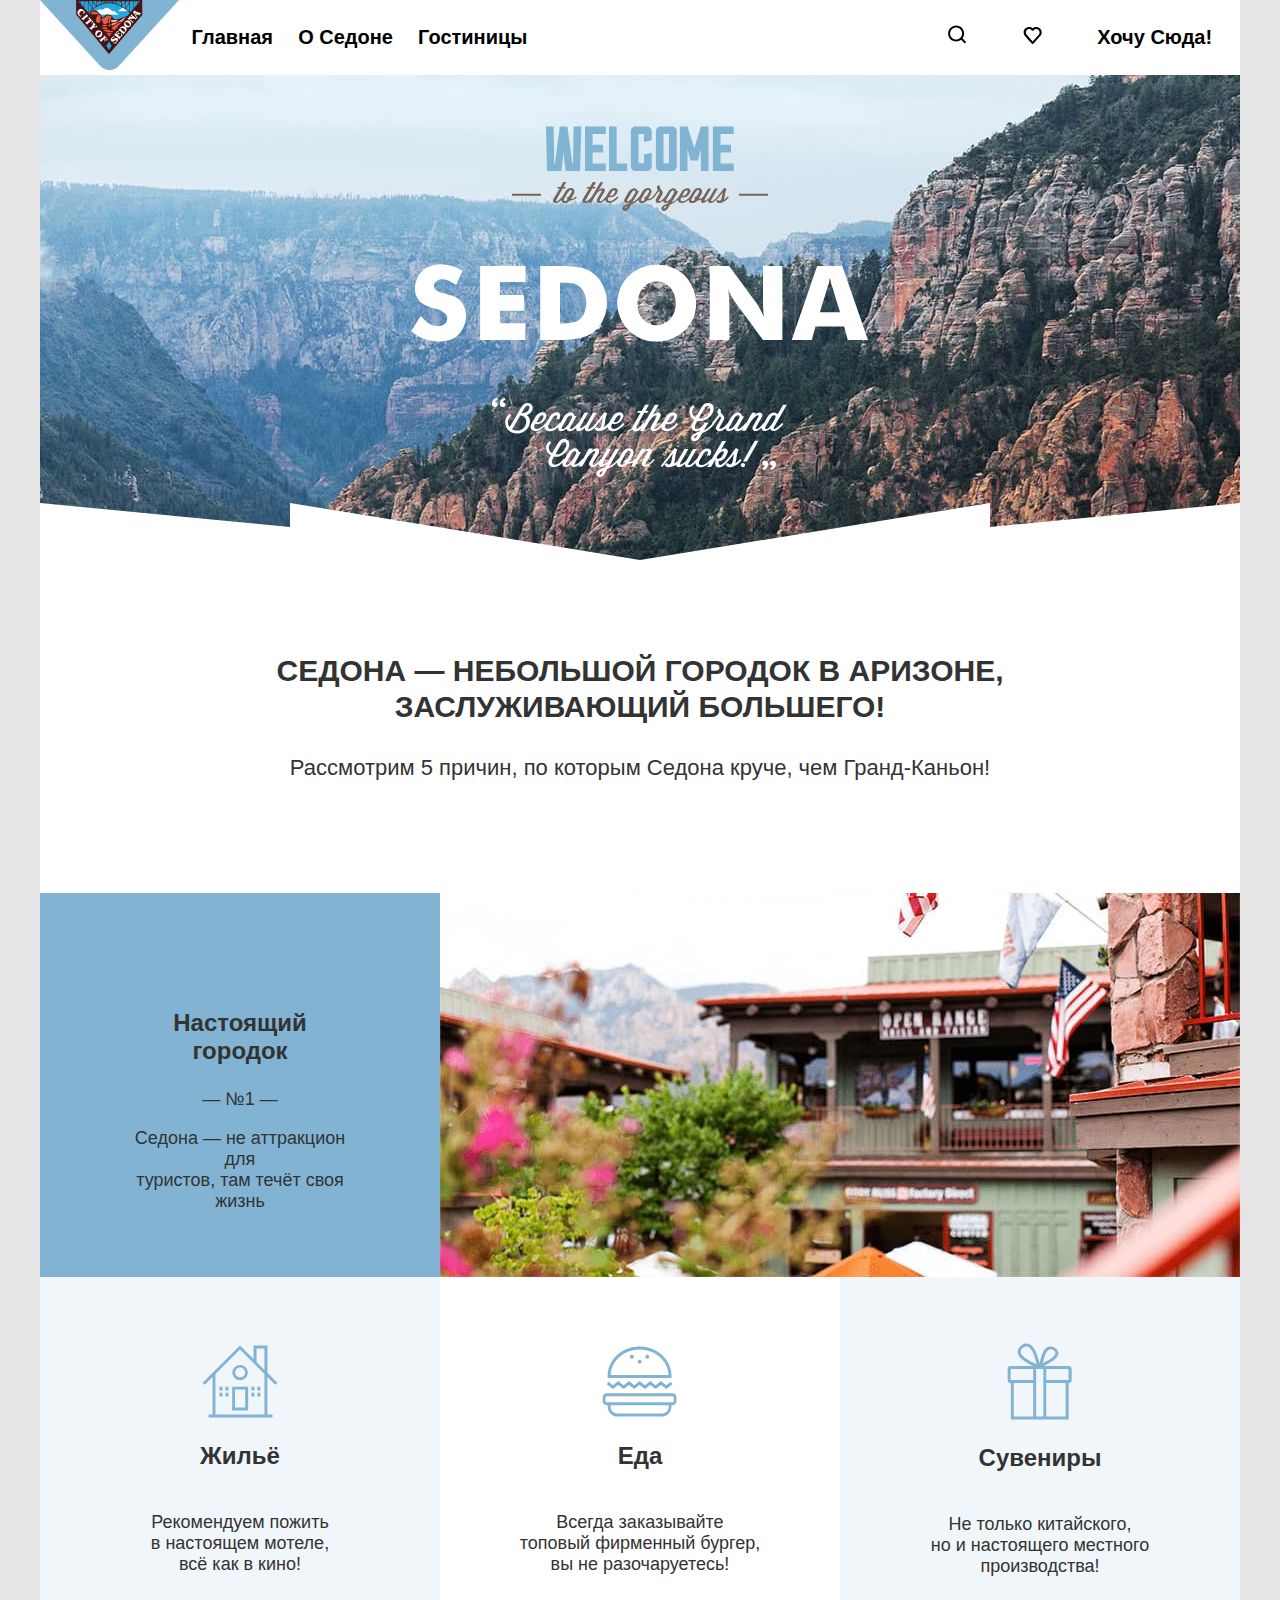
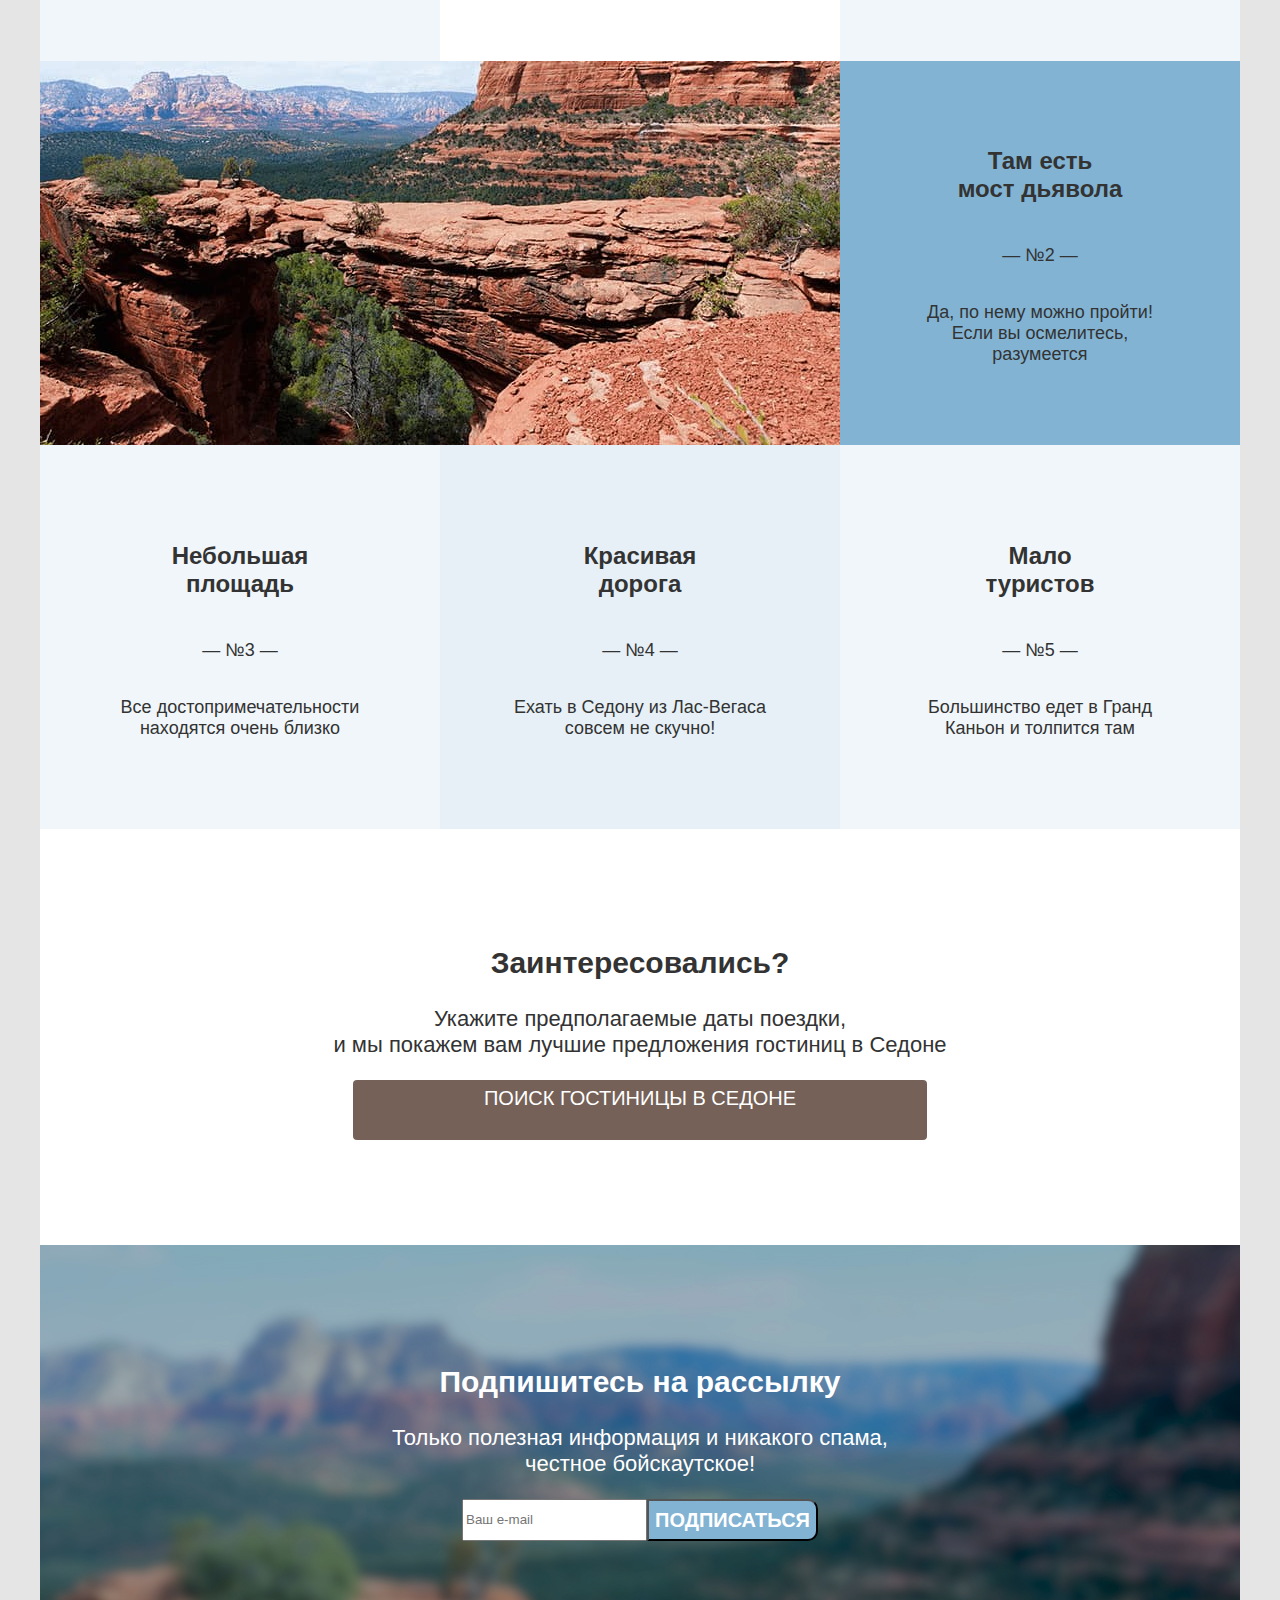
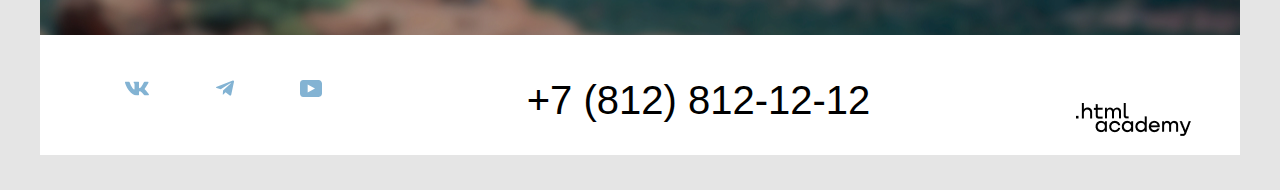
==== commit 6dcc240c: "домашка" ====
--- a/index.html
+++ b/index.html
@@ -47,36 +47,40 @@
       <div class="page-container">
         <div class="main-logo">
           <img class="logo" src="images/main/logo-main.svg" width="458" height="352" alt="Логотип Sedona">
-          <img src="images/main/bottom-main.svg" width="1200" height="57" alt="подвал-логотипа">
+          <img class="small-logo" src="images/main/bottom-main.svg" width="1200" height="57" alt="подвал-логотипа">
         </div>
-        <p class="heading">
-          Седона — небольшой городок в Аризоне,<br>
-          заслуживающий большего!</p>
-        <p class="heading-cause">Рассмотрим 5 причин, по которым Седона круче, чем Гранд-Каньон!</p>
+        <div class="main-container-text">
+          <p class="heading">
+            Седона — небольшой городок в Аризоне,<br>
+            заслуживающий большего!</p>
+          <p class="heading-cause">Рассмотрим 5 причин, по которым Седона круче, чем Гранд-Каньон!</p>
+        </div>
         <section class="advantages">
           <div class="advantages-item-1">
-            <h3 class="advantages-cause">Настоящий <br> городок</h3>
-            <p>— №1 —</p>
-            <p>Седона — не аттракцион для <br> туристов, там течёт своя <br> жизнь</p>
+            <div class="real">
+              <h3 class="advantages-cause">Настоящий <br> городок</h3>
+              <p>— №1 —</p>
+              <p>Седона — не аттракцион для <br> туристов, там течёт своя <br> жизнь</p>
+            </div>
           </div>
-          <div class="advantages-item-2"><img src="images/main/photo-1.jpg" alt="Фон городка-1"></div>
+          <img class="advantages-img" src="images/main/photo-1.jpg" alt="Фон городка-1">
         </section>
         <section class="advantages-citi">
-          <div class="advantages-item-3">
+          <div class="advantages-item-home services">
             <img src="images/main/home-icon.svg" alt="лого-домика">
             <h3 class="advantages-cause">Жильё</h3>
             <p>Рекомендуем пожить <br> в настоящем мотеле,
               <br> всё как в кино!
             </p>
           </div>
-          <div class="advantages-item-4">
+          <div class="advantages-item-4 services">
             <img src="images/main/meal-icon.svg" alt="лого-бургера">
             <h3 class="advantages-cause">Еда</h3>
             <p>Всегда заказывайте
               <br> топовый фирменный бургер, <br> вы не разочаруетесь!
             </p>
           </div>
-          <div class="advantages-item-5">
+          <div class="advantages-item-5 services">
             <img src="images/main/souvenir-icon.svg" alt="лого-сувениры">
             <h3 class="advantages-cause">Сувениры</h3>
             <p>Не только китайского,
@@ -85,7 +89,7 @@
           </div>
         </section>
         <section class="bridge">
-          <div class="advantages-item-6"><img src="images/main/photo-2.jpg" alt="Фон гора"></div>
+          <img src="images/main/photo-2.jpg" alt="Фон гора">
           <div class="advantages-item-7">
             <h3 class="advantages-cause">Там есть <br> мост дьявола</h3>
             <p>— №2 —</p>
@@ -93,17 +97,17 @@
           </div>
         </section>
         <section class="advantages-bridge">
-          <div class="advantages-item-8">
+          <div class="advantages-item-8 sight">
             <h3 class="advantages-cause">Небольшая<br> площадь</h3>
             <p>— №3 —</p>
             <p>Все достопримечательности <br> находятся очень близко</p>
           </div>
-          <div class="advantages-item-9">
+          <div class="advantages-item-9 sight">
             <h3 class="advantages-cause">Красивая<br> дорога</h3>
             <p>— №4 —</p>
             <p>Ехать в Седону из Лас-Вегаса <br> совсем не скучно!</p>
           </div>
-          <div class="advantages-item-10">
+          <div class="advantages-item-10 sight">
             <h3 class="advantages-cause">Мало<br> туристов</h3>
             <p>— №5 —</p>
             <p>Большинство едет в Гранд <br> Каньон и толпится там</p>
@@ -157,7 +161,7 @@
             <a href="tel:" class="contacts_phone">+7 (812) 812-12-12</a>
           </p>
           <p class="about-text"><a class="htmlacademy-link" target="_blank" href="https://htmlacademy.ru/">
-              <img src="images/footer/logo_htmlacademy.png" alt="логотип">
+              <img class="HTML-logo" src="images/footer/logo_htmlacademy.png" alt="логотип">
             </a>
           </p>
 
--- a/styles/styles.css
+++ b/styles/styles.css
@@ -32,6 +32,18 @@
   background: #E5E5E5;
 }
 
+.visually-hidden {
+  position: absolute;
+  width: 1px;
+  height: 1px;
+  margin: -1px;
+  padding: 0;
+  border: 0;
+  clip: rect(0 0 0 0);
+  overflow: hidden;
+}
+
+/* ХЕДЕР */
 .navigation {
   width: 1200px;
   display: flex;
@@ -41,9 +53,12 @@
 }
 
 .navigation-list {
+  display: flex;
+  flex-wrap: wrap;
   width: 500px;
   margin: 0;
   padding: 0;
+  list-style-type: none;
 
 }
 
@@ -54,26 +69,18 @@
 }
 
 .navigation-item {
-  width: 1200px;
-  display: flex;
-  margin: 0 auto;
-  justify-content: space-between;
-
-
+  display: flex;
+  margin: 0 auto;
+  justify-content: space-between;
 }
 
 .page-header {
   color: #000000;
-  /* background: #FFFFFF; */
-  /* width: 1200px; */
-  /* display: flex;
-    justify-content: space-between; */
-  /* justify-content: center;
-    margin: 0;
-    display: flex; */
 }
 
 .navigation-link {
+  display: block;
+  padding: 24px 12px;
   font-size: 20px;
   line-height: 26px;
   font-weight: 700;
@@ -83,18 +90,27 @@
   text-decoration: none;
 }
 
+.navigation-list .navigation-user {
+  min-width: 42px;
+  min-height: 66px;
+}
+
 .main-container {
   flex-grow: 1;
-}
-
-.navigation-list {
-  list-style-type: none;
 }
 
 .main-logo {
   background-image: url("../images/main/main-base.jpg");
   background-repeat: no-repeat;
   background-size: 100% auto;
+  padding-top: 51px;
+  padding-bottom: 82px;
+  position: relative;
+}
+
+.small-logo {
+  position: absolute;
+  bottom: 0;
 }
 
 .page-container {
@@ -108,45 +124,42 @@
   margin: 0 auto;
 }
 
-.heading {
-  font-weight: 700;
-  font-size: 30px;
-  line-height: 36px;
-  text-transform: uppercase;
-  text-align: center;
-}
-
-.heading-cause {
-  font-size: 22px;
-  line-height: 26px;
-  text-align: center;
-
-}
-
-.advantages {
-  display: flex;
-  justify-content: space-between;
-}
-
-.advantages-citi {
-  display: flex;
-  justify-content: space-between;
-}
-
-.bridge {
-  display: flex;
-  justify-content: space-between;
-}
-
-.advantages-bridge {
-  display: flex;
-  justify-content: space-between;
-}
-
-.advantages-cause {
-  font-weight: 700;
-  font-size: 24px;
-  line-height: 28px;
+.main-container-text {
+  padding-top: 63px;
+  padding-bottom: 90px;
+}
+
+.real {
+  display: block;
+  justify-content: center;
+  align-items: center;
+  padding: 92px 85px;
+}
+
+/* ДОМИК */
+.advantages-item-home {
+  background: rgba(131, 179, 211, 0.12);
+}
+
+.services {
+  width: 400px;
+  display: flex;
+  align-items: center;
+  justify-content: center;
+  flex-direction: column;
+  height: 384px;
+  text-align: center;
+}
+
+.sight {
+  width: 400px;
+  display: flex;
+  align-items: center;
+  justify-content: center;
+  flex-direction: column;
+  height: 384px;
+  text-align: center;
+
 }
 
 .advantages-item-1 {
@@ -154,12 +167,53 @@
   width: 400px;
   height: 384px;
   text-align: center;
-
-}
-
-.advantages-item-2 {
-  background: url("../images/main/photo-1.jpg");
-  background-repeat: no-repeat;
+}
+
+.advantages-item-5 {
+  background: rgba(131, 179, 211, 0.12);
+}
+
+
+
+.heading {
+  font-weight: 700;
+  font-size: 30px;
+  line-height: 36px;
+  text-transform: uppercase;
+  text-align: center;
+}
+
+.heading-cause {
+  font-size: 22px;
+  line-height: 26px;
+  text-align: center;
+}
+
+.advantages {
+  display: flex;
+  justify-content: space-between;
+}
+
+.advantages-citi {
+  display: flex;
+  justify-content: space-between;
+
+}
+
+.bridge {
+  display: flex;
+  justify-content: space-between;
+}
+
+.advantages-bridge {
+  display: flex;
+  justify-content: space-between;
+}
+
+.advantages-cause {
+  font-weight: 700;
+  font-size: 24px;
+  line-height: 28px;
 }
 
 .advantages-item-7 {
@@ -167,15 +221,29 @@
   width: 400px;
   height: 384px;
   text-align: center;
-}
-
-.advantages-item-6 {
-  background: url("../images/main/photo-2.jpg");
-  background-repeat: no-repeat;
+  display: flex;
+  justify-content: center;
+  flex-direction: column;
+  align-items: center;
+  /* padding: 92px 85px; */
+}
+
+.advantages-item-8 {
+  background: rgba(131, 179, 211, 0.12);
+}
+
+.advantages-item-9 {
+  background: rgba(131, 179, 211, 0.2);
+}
+
+.advantages-item-10 {
+  background: rgba(131, 179, 211, 0.12);
 }
 
 .interest {
   justify-content: center;
+  padding-top: 91px;
+  padding-bottom: 105px;
 }
 
 .interest-cause {
@@ -219,16 +287,22 @@
   background: url("../images/main/main-footer.jpg");
   background-repeat: no-repeat;
   justify-content: center;
-
   width: 1200px;
-}
+  padding-top: 94px;
+  padding-bottom: 94px;
+}
+
+/* ФУУТЕР */
 
 .footer-social {
   width: 1200px;
+  height: 120px;
   margin: 0 auto;
   display: flex;
   justify-content: space-between;
   background: #FFFFFF;
+  /* padding: 40px 70px 30px 70px; */
+  /* margin-top: 0; */
 
 }
 
@@ -252,7 +326,6 @@
 .subscription-button {
   justify-content: center;
   display: flex;
-
 }
 
 .contacts_phone {
@@ -260,24 +333,36 @@
   line-height: 40px;
   color: #000000;
   text-decoration: none;
+  margin: 40px;
 }
 
 .footer-social-list {
+  display: flex;
+  /* flex-wrap: wrap; */
+  justify-content: space-between;
   list-style-type: none;
+  width: 200px;
+  /* margin: 0;
+  padding: 0; */
+  margin-left: 70px;
+  margin: 45px;
 
 }
 
 .footer-social-item {
   margin-right: 33.3%;
-  justify-content: space-between;
-  width: 200px;
-
+  display: flex;
+  justify-content: space-between;
+  /* width: 24px;
+  height: 14px;
+  margin-right: 26px; */
 }
 
 .telephone {
   justify-content: center;
-}
-
-/* .about-text {
-    margin-right: auto;
-} */
+  margin: 45px;
+}
+
+.HTML-logo {
+  margin: 49px;
+}
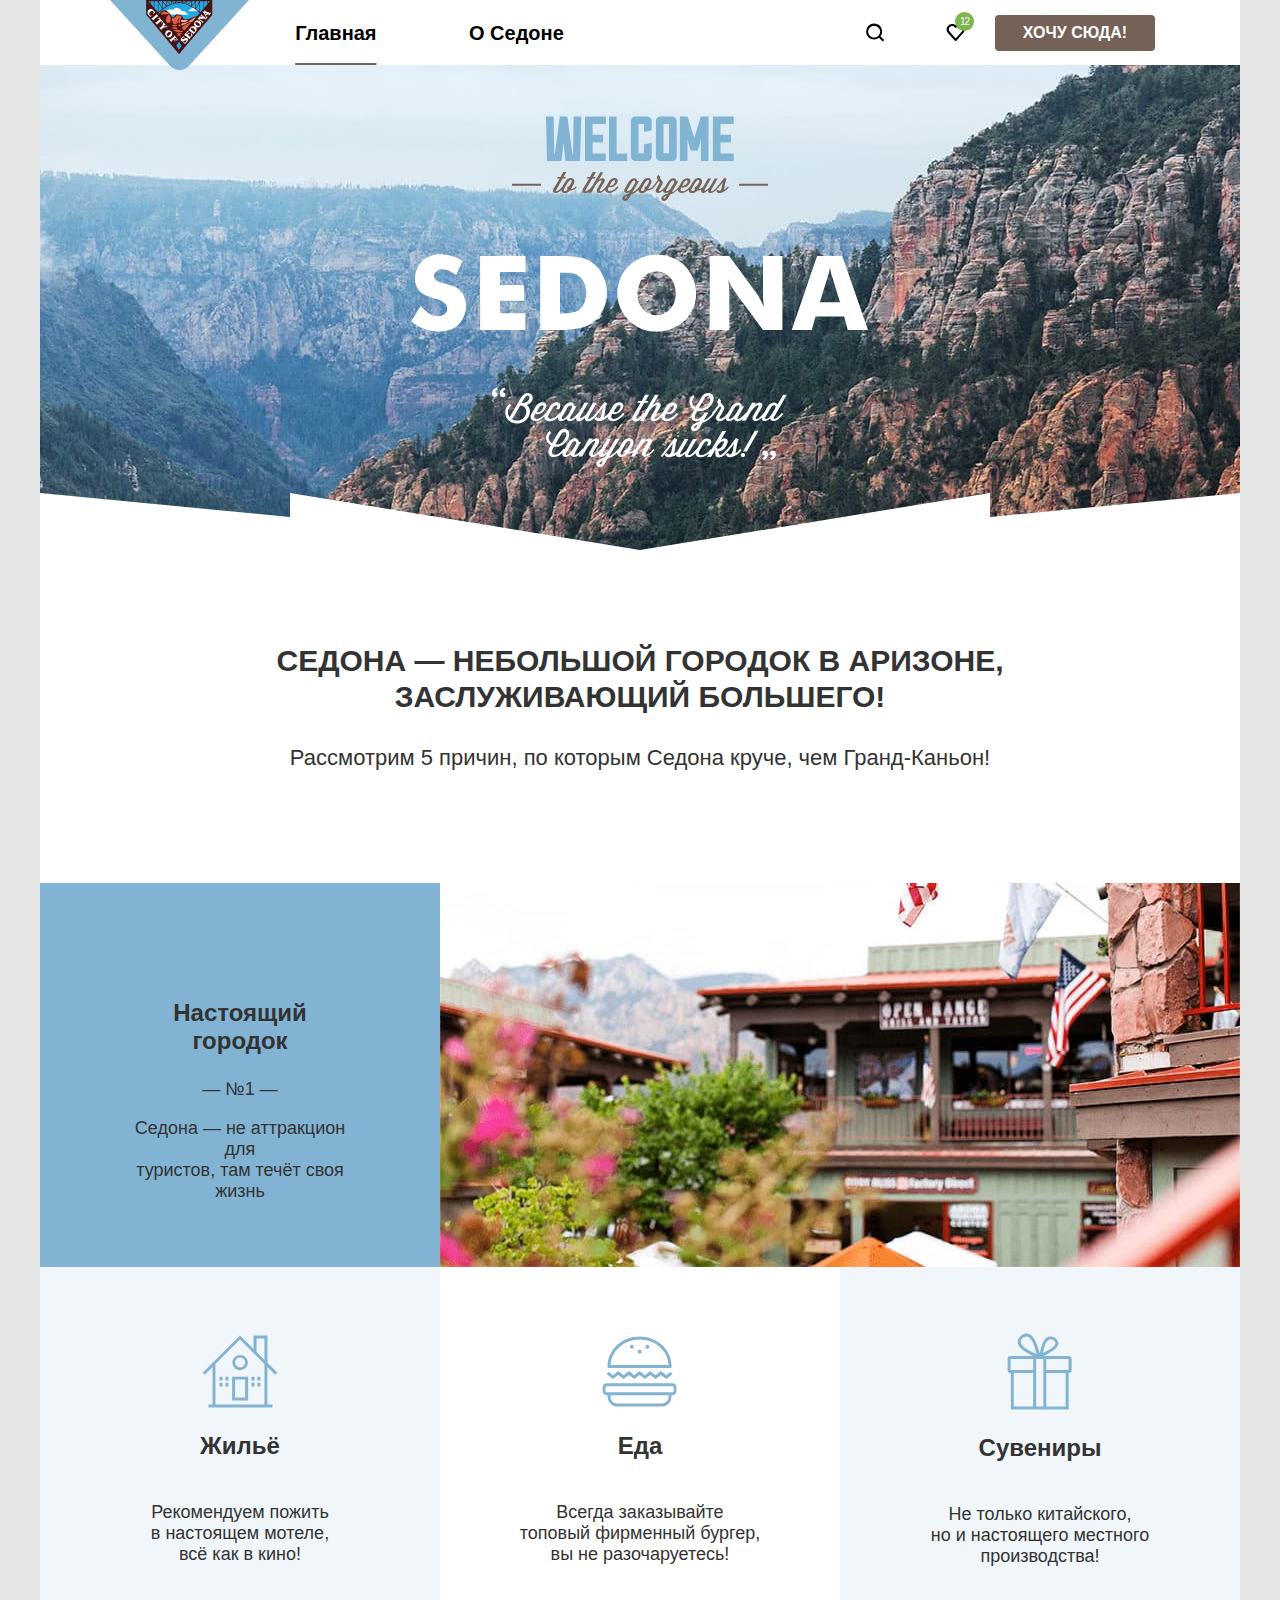
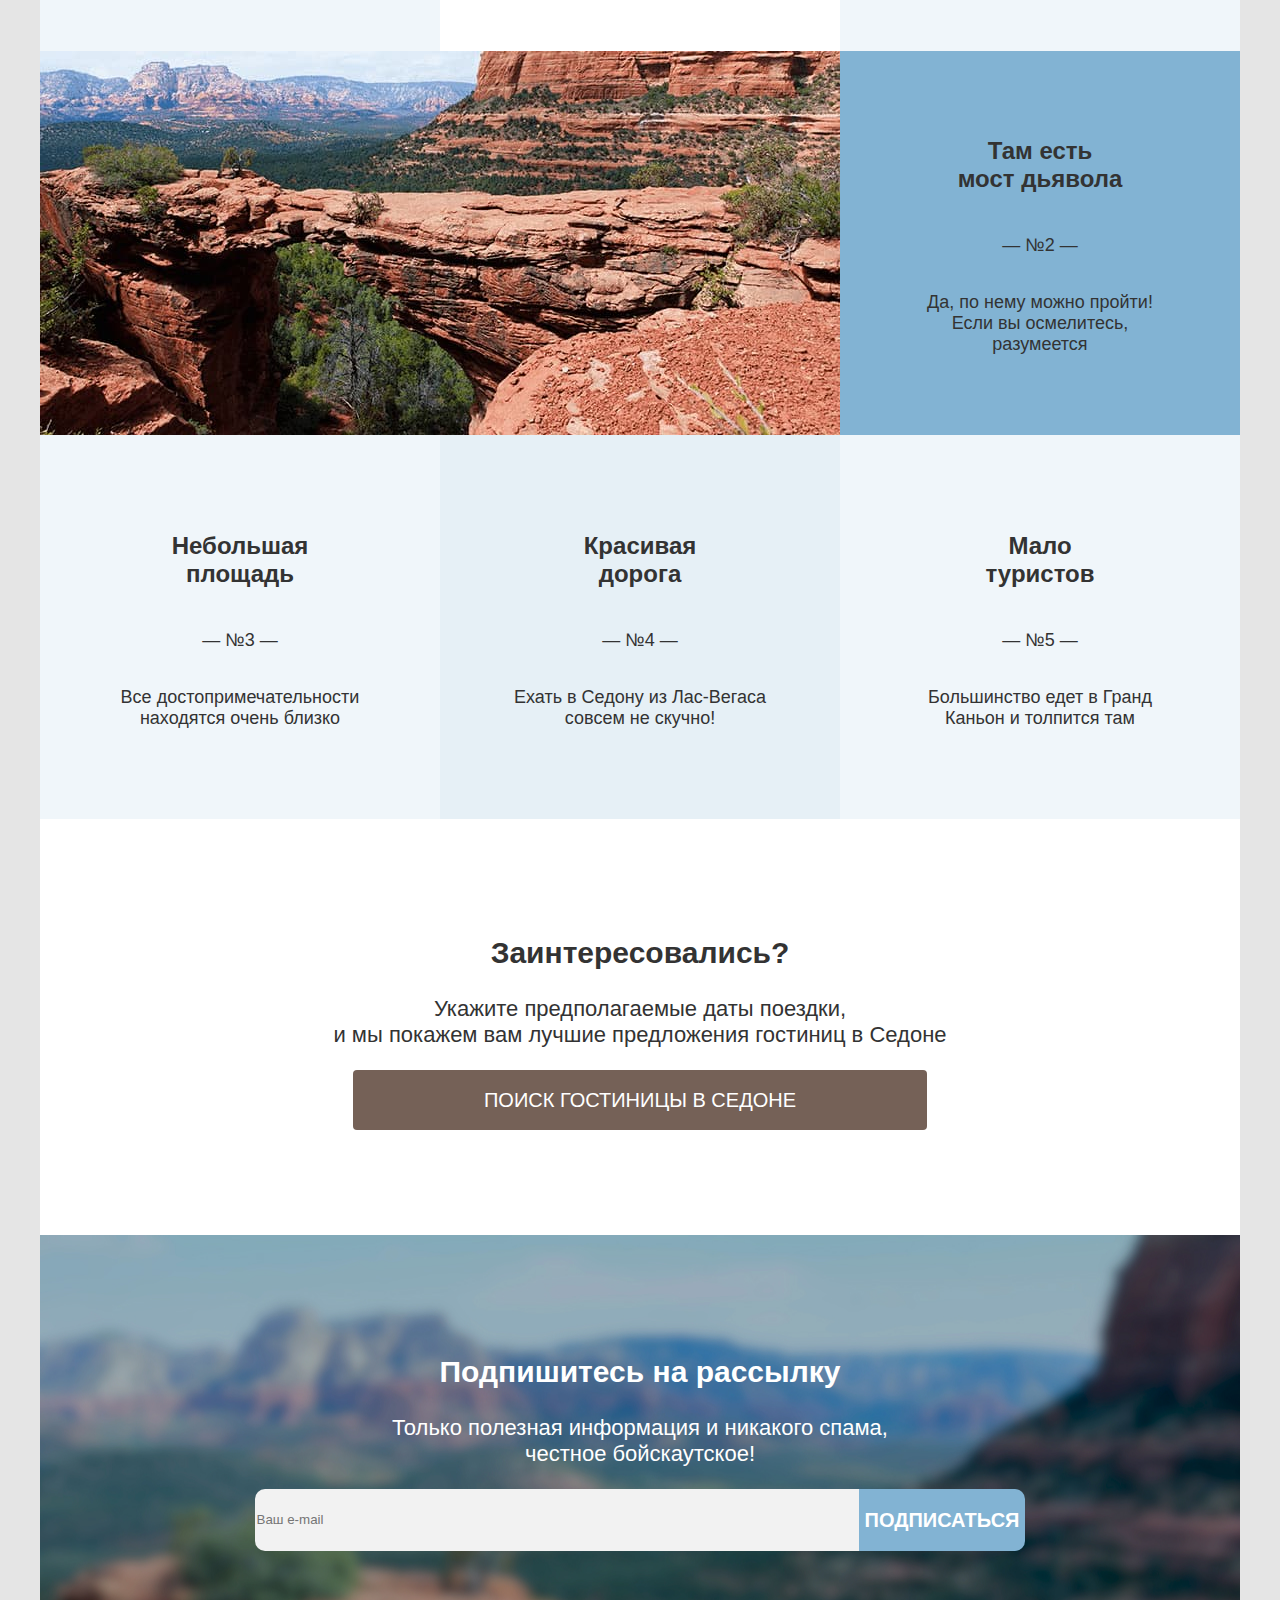
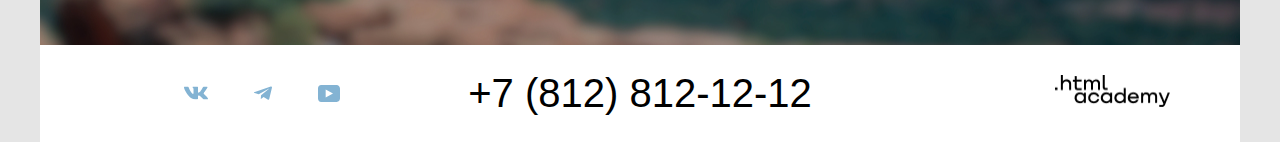
==== commit 7de756e5: "на проверку" ====
--- a/index.html
+++ b/index.html
@@ -12,9 +12,11 @@
     <header class="page-header">
       <nav class="navigation">
         <ul class="navigation-list">
-          <li><img src="images/header/logo.png" alt="логотип мал "></li>
-          <li class="navigation-item">
-            <a class="navigation-link" target="_blank" href="index.html">Главная</a>
+          <li><img class="header-logo-small" src="images/header/logo.png" width="139" height="70"
+              alt="логотип сайта Sedona">
+          </li>
+          <li class="navigation-item">
+            <a class="navigation-link navigation-main" target="_blank" href="index.html">Главная</a>
           </li>
           <li class="navigation-item">
             <a class="navigation-link" href="#">О Седоне</a>
@@ -27,17 +29,28 @@
           <li class="navigation-item">
             <a class="navigation-link" href="">
               <span class="visually-hidden">Поиск</span>
-              <img src="images/header/search.svg" alt="search">
+              <svg class="navigation-icon" aria-hidden="true" focusable="false" width="19" height="19"
+                viewBox="0 0 19 19" fill="currentColor" xmlns="http://www.w3.org/2000/svg">
+                <path
+                  d="m18.16 17.05-3.71-3.7c1-1.3 1.7-3 1.7-4.9 0-4.4-3.6-8-8.02-8a8.12 8.12 0 0 0-8.02 8.1c0 4.4 3.6 8 8.02 8 1.8 0 3.51-.6 4.91-1.7l3.71 3.7 1.4-1.5Zm-10.03-2.5c-3.3 0-6.02-2.7-6.02-6a6.03 6.03 0 0 1 12.04 0c0 3.3-2.71 6-6.02 6Z"
+                  fill="#000" />
+              </svg>
             </a>
           </li>
           <li class="navigation-item">
             <a class="navigation-link" href="">
               <span class="visually-hidden">Корзина</span>
-              <img src="images/header/heart.svg" alt="heart">
-            </a>
-          </li>
-          <li class="navigation-item">
-            <a class="navigation-link" href="#">Хочу сюда!</a>
+              <svg class="navigation-icon" aria-hidden="true" focusable="false" width="19" height="17"
+                viewBox="0 0 19 17" fill="currentColor" xmlns="http://www.w3.org/2000/svg">
+                <path
+                  d="M9.58 17c-.3 0-.6-.1-.8-.4-5.42-6.1-6.72-7.5-7.03-7.9A5.4 5.4 0 0 1 6.16 0c1.31 0 2.51.5 3.52 1.3a5.47 5.47 0 0 1 9.03 4.1c0 1.3-.5 2.5-1.31 3.4l-7.02 7.9c-.2.2-.4.3-.8.3ZM3.56 7.5c.3.4 3.51 4 6.12 6.9l6.21-7c.5-.5.7-1.2.7-2 0-1.8-1.5-3.3-3.3-3.3-1 0-2 .5-2.71 1.3-.3.3-.6.4-.9.4-.3 0-.6-.2-.8-.4a3.7 3.7 0 0 0-2.71-1.3c-1.8 0-3.31 1.5-3.31 3.3-.1.9.3 1.6.7 2.1-.1 0-.1 0 0 0Z"
+                  fill="#000" />
+              </svg>
+              <span class="count-badge">12</span>
+            </a>
+          </li>
+          <li class="navigation-item-button">
+            <a class="navigation-link button-main" href="#">Хочу сюда!</a>
           </li>
         </ul>
       </nav>
@@ -127,17 +140,17 @@
           <p class="subscription-text">Только полезная информация и никакого спама, <br> честное бойскаутское!</p>
           <!-- кнопка -->
           <form class="subscription-button" action="">
-            <input type="email" name="email" id="email" placeholder="Ваш e-mail">
+            <input type="email" name="email" id="email" placeholder="Ваш e-mail" class="field">
             <button class="button-submit" type="submit">Подписаться</button>
           </form>
         </section>
       </div>
     </main>
     <!-- ФУТЕР -->
-    <footer>
+    <!-- <footer class="footer">
       <div class="page-footer-container">
         <section class="footer-social">
-          <ul class="footer-social-list">
+          <ul class="footer-social-list footer">
             <li class="footer-social-item">
               <a class="button" target="_blank" href="https://vk.com/htmlacademy">
                 <span class="visually-hidden">ВК</span>
@@ -157,17 +170,45 @@
               </a>
             </li>
           </ul>
-          <p class="telephone">
-            <a href="tel:" class="contacts_phone">+7 (812) 812-12-12</a>
-          </p>
-          <p class="about-text"><a class="htmlacademy-link" target="_blank" href="https://htmlacademy.ru/">
-              <img class="HTML-logo" src="images/footer/logo_htmlacademy.png" alt="логотип">
-            </a>
-          </p>
-
-        </section>
+        </section>
+        <p class="telephone footer">
+          <a href="tel:" class="contacts_phone">+7 (812) 812-12-12</a>
+        </p>
+        <p class="about-text"><a class="htmlacademy-link" target="_blank" href="https://htmlacademy.ru/">
+            <img class="HTML-logo footer" src="images/footer/logo_htmlacademy.png" alt="логотип">
+          </a>
+        </p>
+
+
+      </div>
+    </footer> -->
+    <footer class="footer">
+      <div class="wrapper">
+        <div class="footer_item">
+          <div class="footer_social">
+            <a class="footer_social_link" target="_blank" href="https://vk.com/htmlacademy">
+              <img src="images/footer/social/social-twitter.svg" width="24px" height="14px" alt="В контакте">
+            </a>
+            <a class="footer_social_link" target="_blank" href="https://t.me/htmlacademy">
+              <img src="images/footer/social/social-facebook.svg" width="18px" height="15px" alt="Логотип телеги">
+            </a>
+            <a class="footer_social_link" target="_blank" href="https://www.youtube.com/user/htmlacademyru">
+              <img src="images/footer/social/social-youtube.svg" width="22px" height="17px" alt="Логотип ютуба">
+            </a>
+          </div>
+        </div>
+        <div class="footer_item">
+          <a class="footer_phone" href="tel:">+7 (812) 812-12-12</a>
+        </div>
+        <div class="footer_item">
+          <a class="footer_logo" target="_blank" href="https://htmlacademy.ru/">
+            <img class="HTML-logo" src="images/footer/logo_htmlacademy.png" width="115px" height="33px"
+              alt="логотип в футере">
+          </a>
+        </div>
       </div>
     </footer>
+
   </body>
 
 </html>
--- a/styles/styles.css
+++ b/styles/styles.css
@@ -44,8 +44,17 @@
 }
 
 /* ХЕДЕР */
+.header-logo-small {
+  height: 70px;
+  display: block;
+  position: relative;
+  z-index: 1;
+  /* margin-left: 70px; */
+}
+
 .navigation {
   width: 1200px;
+  height: 65px;
   display: flex;
   margin: 0 auto;
   justify-content: space-between;
@@ -59,13 +68,38 @@
   margin: 0;
   padding: 0;
   list-style-type: none;
+  margin-left: 70px;
 
 }
 
 .navigation-user {
   max-width: 320px;
-  margin-left: auto;
-
+  margin-right: 85px;
+  display: flex;
+  align-items: center;
+}
+
+.count-badge {
+  position: absolute;
+  font-weight: 400;
+  font-size: 10px;
+  line-height: 13px;
+  border-radius: 50%;
+  background-color: #7DB54F;
+  color: #FFFFFF;
+  padding: 3px 5px;
+  letter-spacing: -0.1em;
+  margin-top: -21px;
+}
+
+.navigation-icon {
+  position: absolute;
+  top: 0;
+  right: 0;
+  bottom: 0;
+  left: 0;
+  margin: auto;
+  fill: #000;
 }
 
 .navigation-item {
@@ -79,8 +113,10 @@
 }
 
 .navigation-link {
+  position: relative;
   display: block;
-  padding: 24px 12px;
+  align-items: center;
+  padding: 20px 19px;
   font-size: 20px;
   line-height: 26px;
   font-weight: 700;
@@ -90,6 +126,16 @@
   text-decoration: none;
 }
 
+.navigation-main {
+  position: relative;
+  text-decoration-line: underline;
+  text-underline-offset: 23px;
+  border: 2px;
+  z-index: 1;
+  text-decoration-color: #756257;
+  /* text-underline-position: under; */
+}
+
 .navigation-list .navigation-user {
   min-width: 42px;
   min-height: 66px;
@@ -98,6 +144,21 @@
 .main-container {
   flex-grow: 1;
 }
+
+/* кнопка в мейне */
+.button-main {
+  min-width: 160px;
+  background-color: #756157;
+  padding: 8px 15px;
+  box-sizing: border-box;
+  border-radius: 4px;
+  color: #FFFFFF;
+  text-transform: uppercase;
+  font-weight: 700;
+  font-size: 16px;
+  line-height: 20px;
+}
+
 
 .main-logo {
   background-image: url("../images/main/main-base.jpg");
@@ -250,6 +311,7 @@
   font-size: 30px;
   line-height: 36px;
   text-align: center;
+  /* padding-top: 91px; */
 }
 
 .interest-text {
@@ -273,6 +335,8 @@
   display: block;
   width: 574px;
   height: 60px;
+  box-sizing: border-box;
+  padding: 12px 15px;
 }
 
 .subscription-cause {
@@ -292,20 +356,6 @@
   padding-bottom: 94px;
 }
 
-/* ФУУТЕР */
-
-.footer-social {
-  width: 1200px;
-  height: 120px;
-  margin: 0 auto;
-  display: flex;
-  justify-content: space-between;
-  background: #FFFFFF;
-  /* padding: 40px 70px 30px 70px; */
-  /* margin-top: 0; */
-
-}
-
 .subscription-text {
   font-size: 22px;
   line-height: 26px;
@@ -313,6 +363,14 @@
   text-align: center;
 }
 
+.field {
+  width: 600px;
+  height: 60px;
+  background: #F2F2F2;
+  border-radius: 10px 0px 0px 10px;
+  border: none;
+}
+
 .button-submit {
   background: #82B3D3;
   border-radius: 0px 10px 10px 0px;
@@ -321,48 +379,66 @@
   font-size: 20px;
   line-height: 36px;
   text-transform: uppercase;
+  border: none;
+  cursor: pointer;
+
 }
 
 .subscription-button {
   justify-content: center;
   display: flex;
-}
-
-.contacts_phone {
+
+}
+
+/* ФУУТЕР */
+.wrapper {
+  width: 1200px;
+  display: flex;
+  justify-content: space-between;
+  align-items: center;
+  margin: 0 auto;
+  background: #FFFFFF;
+}
+
+.footer_item {
+  display: flex;
+  justify-content: center;
+  align-items: center;
+  width: 400px;
+}
+
+.footer_social {
+  width: 400px;
+  margin: 0 auto;
+  display: flex;
+  justify-content: center;
+  margin-left: 70px;
+  /* padding: 40px; */
+}
+
+.footer_social_link {
+  display: flex;
+  justify-content: center;
+  align-items: center;
+  list-style-type: none;
+  max-width: 400px;
+  margin-right: 26px;
+  /* gap: 10px; */
+  padding: 40px 10px;
+}
+
+.footer_phone {
+  width: 400px;
   font-size: 40px;
   line-height: 40px;
   color: #000000;
   text-decoration: none;
-  margin: 40px;
-}
-
-.footer-social-list {
-  display: flex;
-  /* flex-wrap: wrap; */
-  justify-content: space-between;
-  list-style-type: none;
-  width: 200px;
-  /* margin: 0;
-  padding: 0; */
-  margin-left: 70px;
-  margin: 45px;
-
-}
-
-.footer-social-item {
-  margin-right: 33.3%;
-  display: flex;
-  justify-content: space-between;
-  /* width: 24px;
-  height: 14px;
-  margin-right: 26px; */
-}
-
-.telephone {
-  justify-content: center;
-  margin: 45px;
-}
-
-.HTML-logo {
-  margin: 49px;
-}
+  align-items: center;
+  text-align: center;
+  margin: 0 auto;
+}
+
+.footer_logo {
+  margin: 0 auto;
+  margin-right: 70px;
+}
